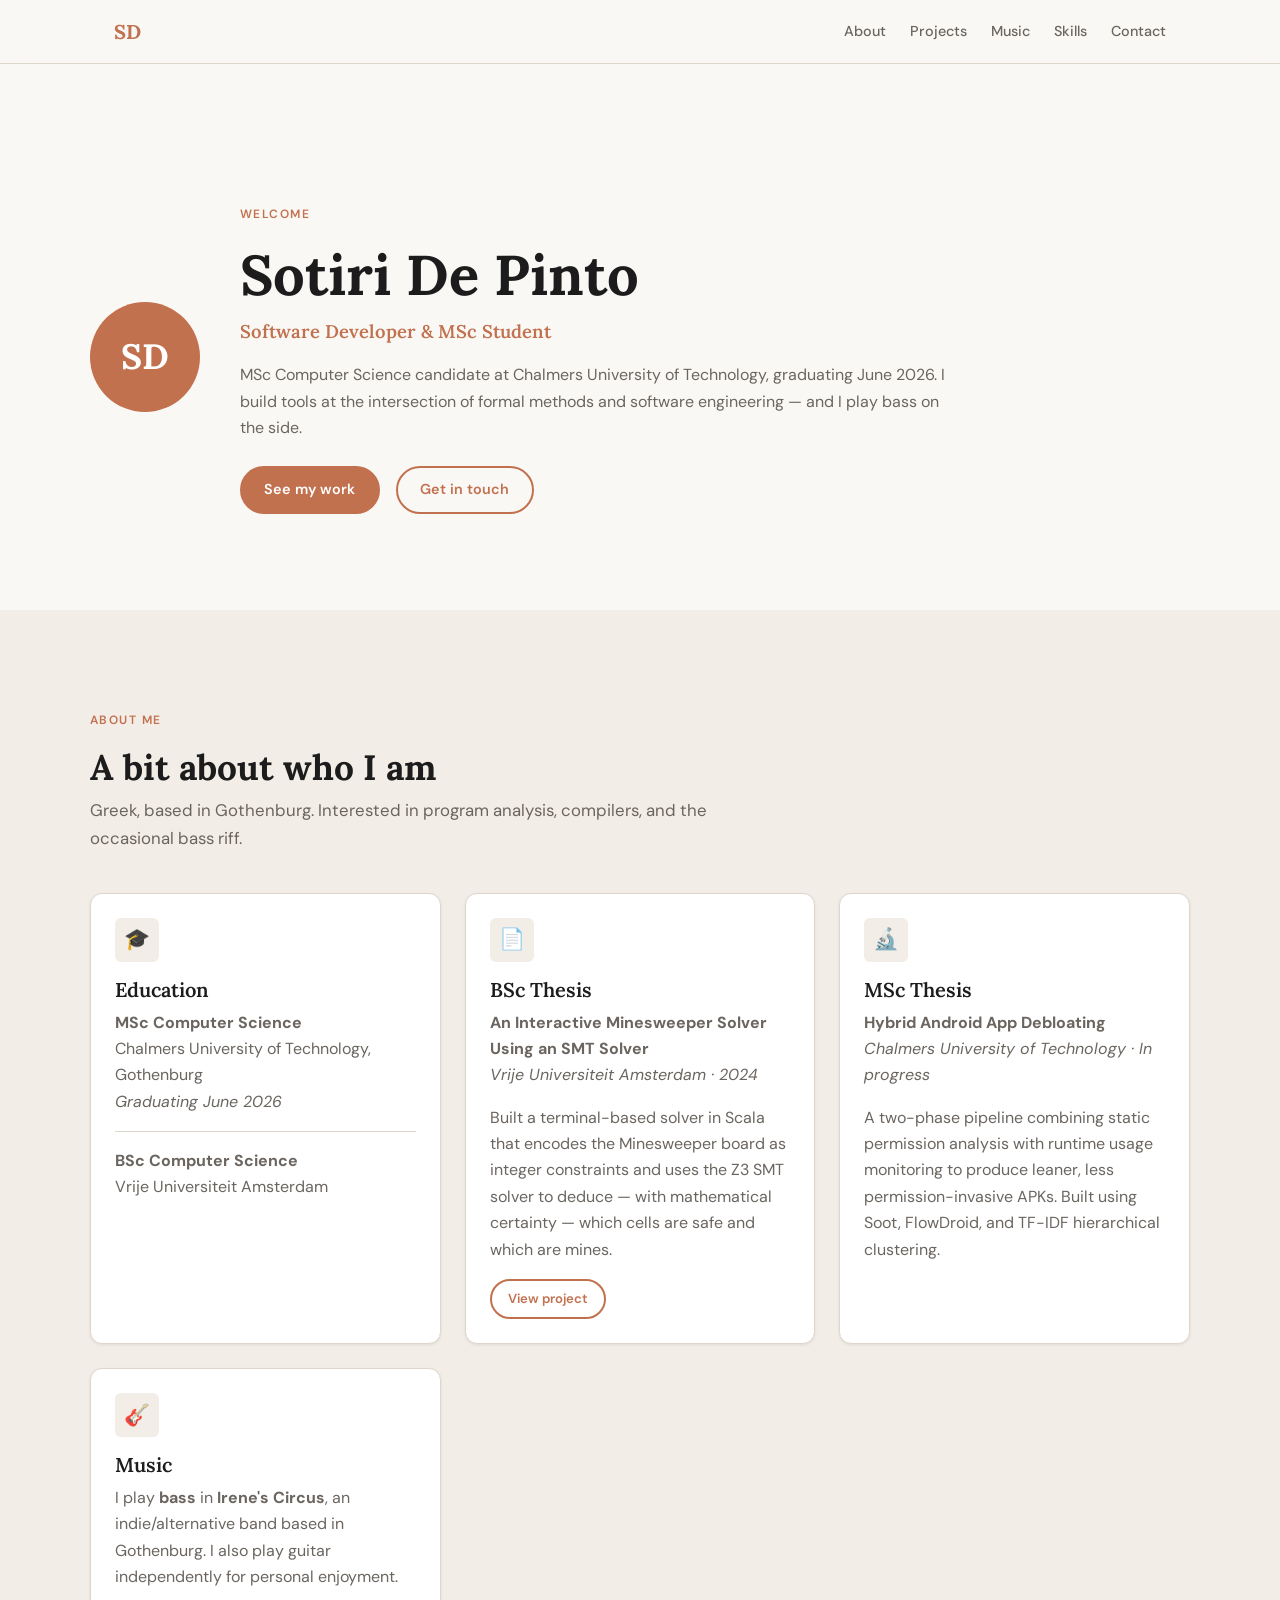
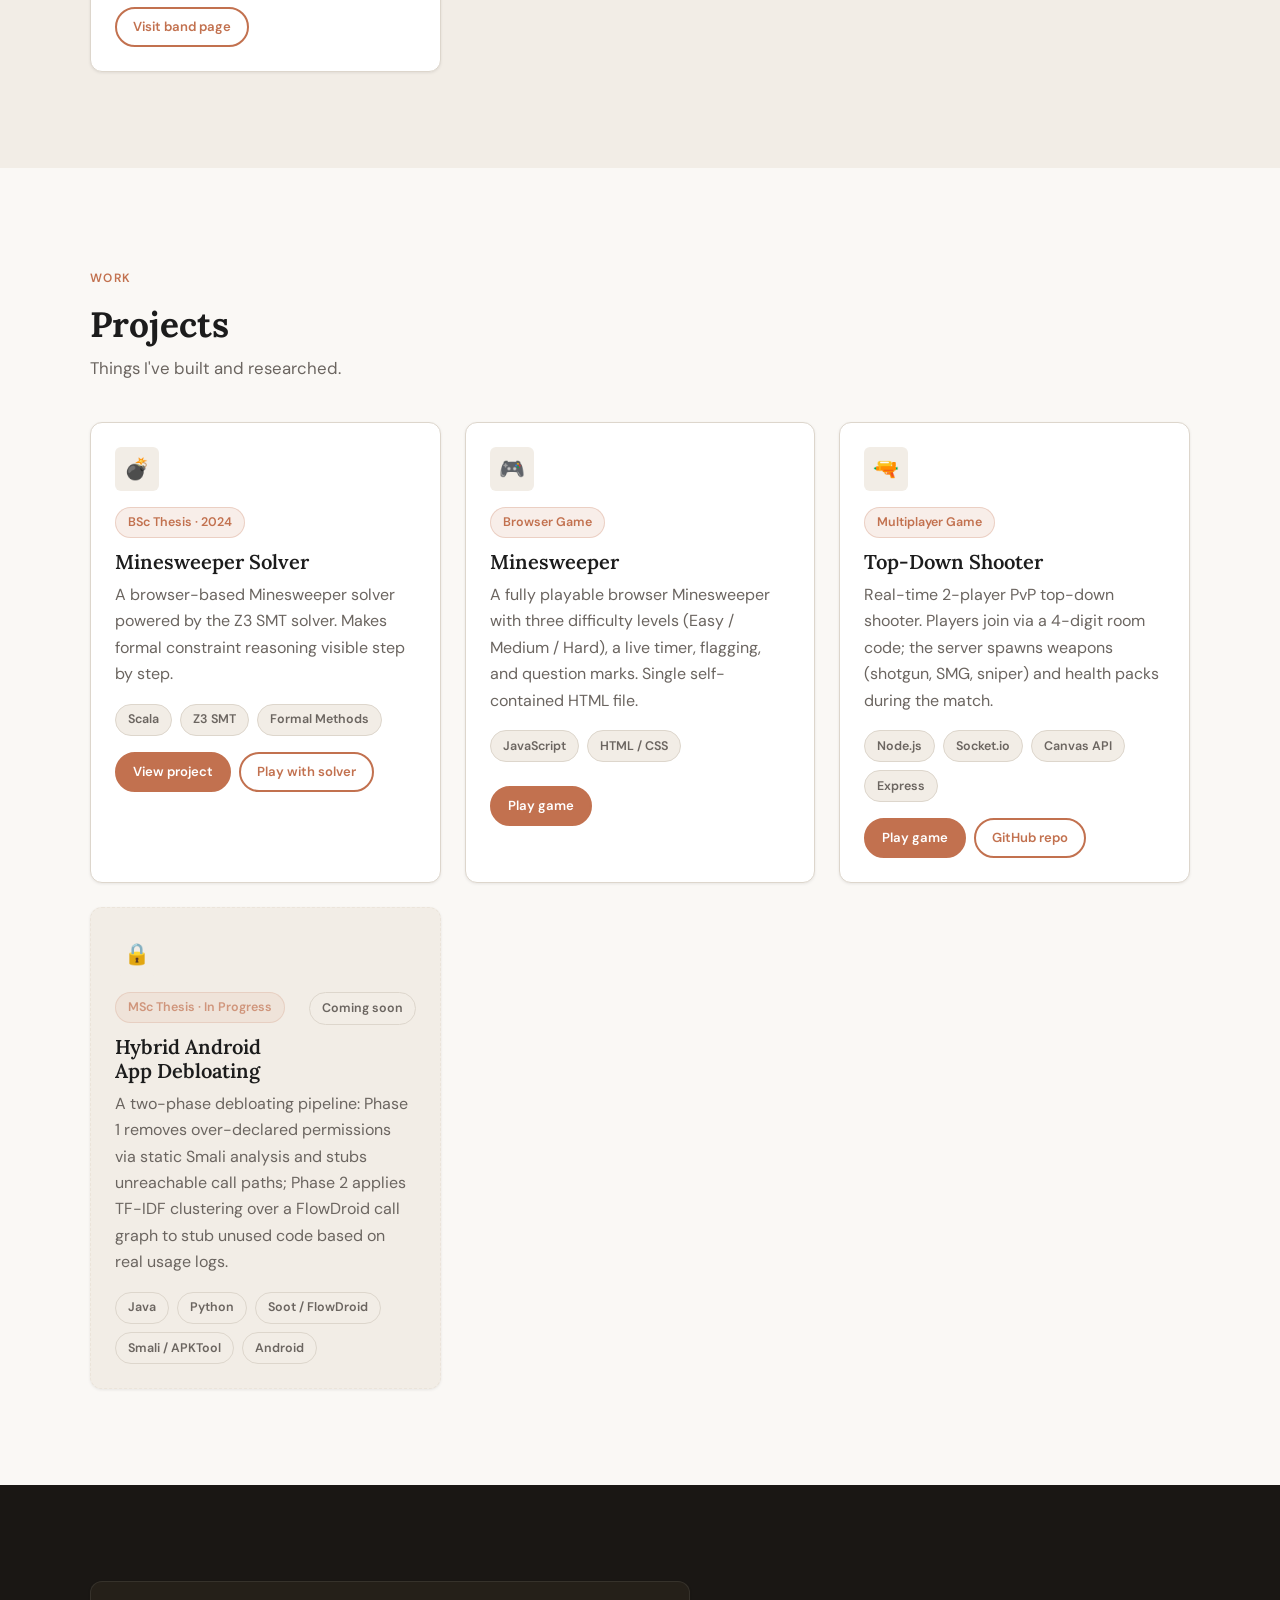
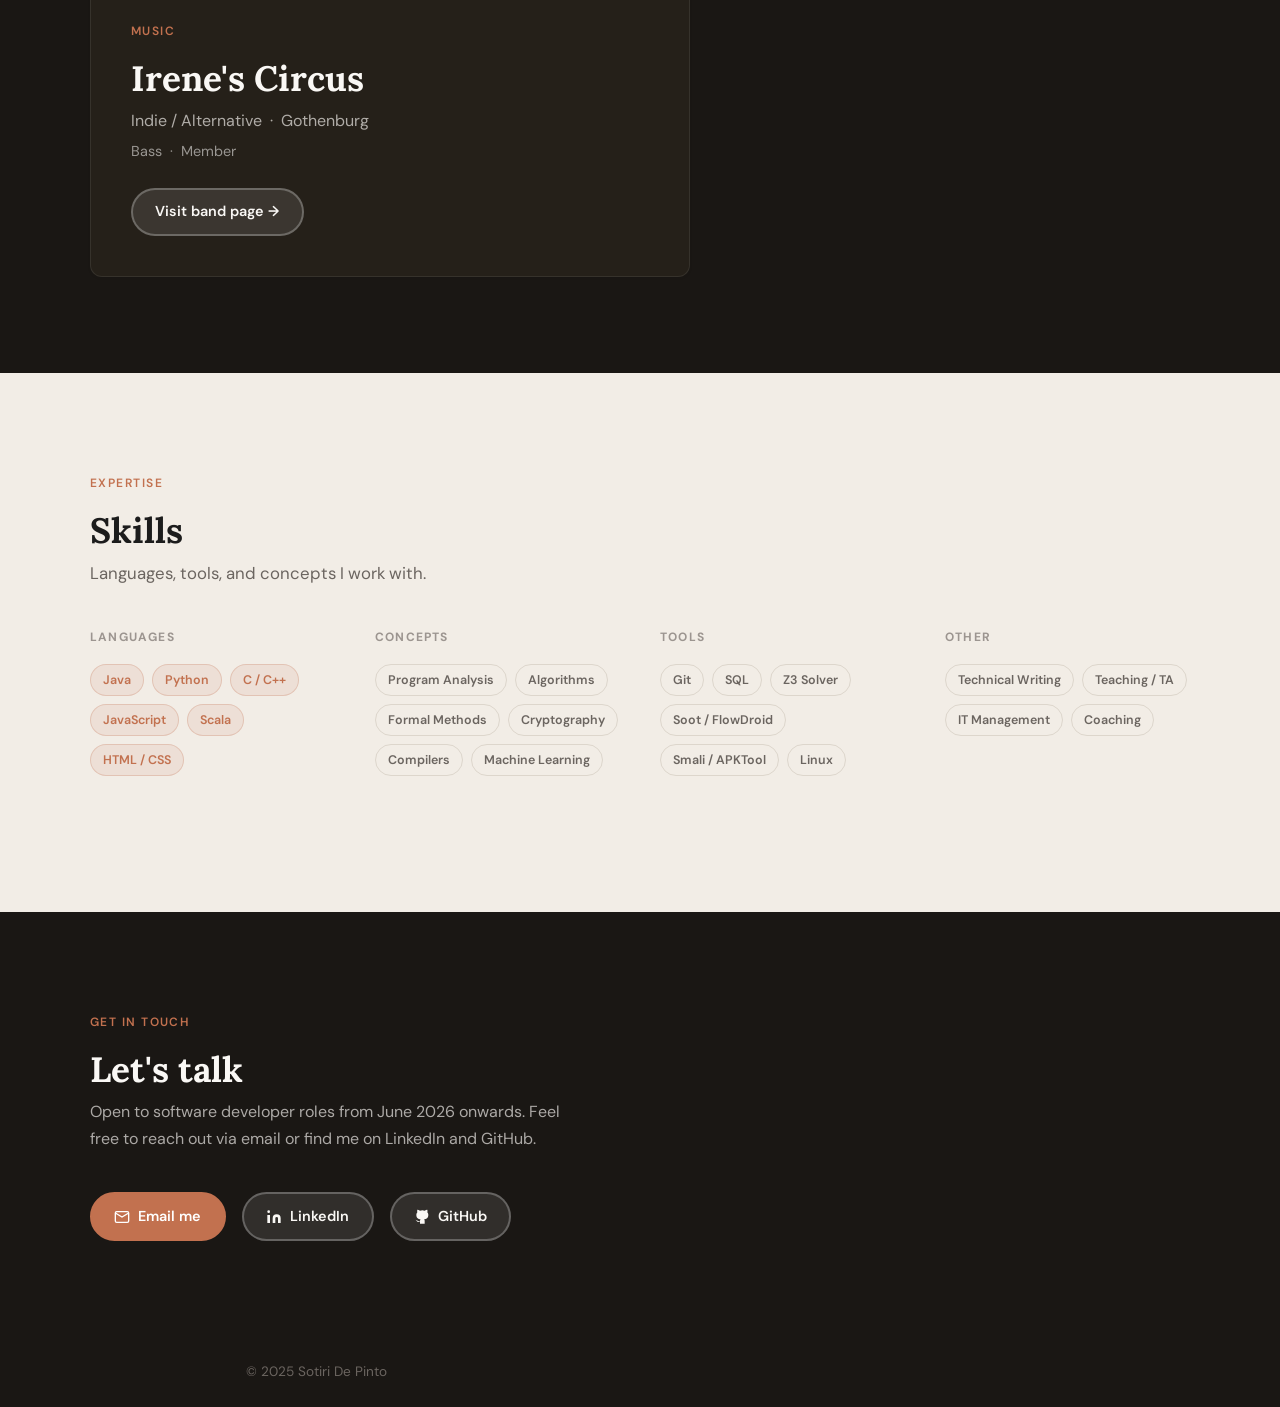
==== index.html @ 9c7d9092 "Add BSc thesis card to About section" ====
<!DOCTYPE html>
<html lang="en">
<head>
  <meta charset="UTF-8" />
  <meta name="viewport" content="width=device-width, initial-scale=1.0" />
  <title>Sotiri De Pinto — Software Developer</title>
  <meta name="description" content="Personal portfolio of Sotiri De Pinto, MSc Computer Science student at Chalmers University of Technology." />

  <!-- Google Fonts: Lora (display) + DM Sans (body) -->
  <link rel="preconnect" href="https://fonts.googleapis.com" />
  <link rel="preconnect" href="https://fonts.gstatic.com" crossorigin />
  <link href="https://fonts.googleapis.com/css2?family=Lora:wght@400;600;700&family=DM+Sans:wght@400;500;600;700&display=swap" rel="stylesheet" />

  <link rel="stylesheet" href="css/style.css" />
</head>
<body>

  <!-- ════════════════════════════════════════════════════════
       NAV
       ════════════════════════════════════════════════════════ -->
  <nav class="nav" role="navigation" aria-label="Main navigation">
    <div class="nav-inner">
      <a href="#" class="nav-logo">SD</a>
      <ul class="nav-links">
        <li><a href="#about">About</a></li>
        <li><a href="#projects">Projects</a></li>
        <li><a href="#music">Music</a></li>
        <li><a href="#skills">Skills</a></li>
        <li><a href="#contact">Contact</a></li>
      </ul>
      <button class="nav-hamburger" aria-label="Toggle menu" aria-expanded="false">
        <span></span>
        <span></span>
        <span></span>
      </button>
    </div>
  </nav>

  <!-- ════════════════════════════════════════════════════════
       HERO
       ════════════════════════════════════════════════════════ -->
  <section class="section" id="hero" style="padding-top: calc(var(--space-2xl) + var(--space-lg)); padding-bottom: var(--space-2xl);">
    <div class="section-inner">
      <div style="display: flex; align-items: center; gap: var(--space-lg); flex-wrap: wrap;">

        <!-- Avatar — replace with a real photo by swapping the initials div below
             for: <img src="assets/photo.jpg" alt="Sotiri De Pinto" />
             inside the .avatar element. Recommended size: 400×400px, square crop. -->
        <div class="avatar" style="width: 110px; height: 110px; font-size: 2.2rem;">SD</div>

        <div style="flex: 1; min-width: 260px;">
          <span class="section-label fade-in">Welcome</span>
          <h1 class="fade-in" style="transition-delay: 0.05s;">Sotiri De Pinto</h1>
          <p style="font-size: 1.15rem; color: var(--color-accent); font-weight: 600; margin: 0.5rem 0 var(--space-sm); font-family: var(--font-display);" class="fade-in">
            Software Developer &amp; MSc Student
          </p>
          <p class="fade-in" style="font-size: 1rem; margin-bottom: var(--space-md);">
            MSc Computer Science candidate at Chalmers University of Technology, graduating June 2026.
            I build tools at the intersection of formal methods and software engineering —
            and I play bass on the side.
          </p>
          <div style="display: flex; flex-wrap: wrap; gap: var(--space-sm);" class="fade-in">
            <a href="#projects" class="btn btn-primary">See my work</a>
            <a href="#contact" class="btn btn-outline">Get in touch</a>
          </div>
        </div>
      </div>
    </div>
  </section>

  <!-- ════════════════════════════════════════════════════════
       ABOUT
       ════════════════════════════════════════════════════════ -->
  <section class="section section--surface" id="about">
    <div class="section-inner">
      <span class="section-label fade-in">About me</span>
      <h2 class="section-title fade-in">A bit about who I am</h2>
      <p class="section-subtitle fade-in">Greek, based in Gothenburg. Interested in program analysis, compilers, and the occasional bass riff.</p>

      <!-- About cards — edit the content inside each card freely -->
      <div class="card-grid fade-in-group">

        <!-- Education card -->
        <div class="card">
          <div class="card-icon">🎓</div>
          <h3>Education</h3>
          <p style="margin-top: 0.5rem;">
            <strong>MSc Computer Science</strong><br />
            Chalmers University of Technology, Gothenburg<br />
            <em>Graduating June 2026</em>
          </p>
          <hr class="divider" style="margin: var(--space-sm) 0;" />
          <p>
            <strong>BSc Computer Science</strong><br />
            Vrije Universiteit Amsterdam
          </p>
        </div>

        <!-- BSc Thesis card -->
        <div class="card">
          <div class="card-icon">📄</div>
          <h3>BSc Thesis</h3>
          <p style="margin-top: 0.5rem; margin-bottom: var(--space-sm);">
            <strong>An Interactive Minesweeper Solver Using an SMT Solver</strong><br />
            <em>Vrije Universiteit Amsterdam · 2024</em>
          </p>
          <p>
            Built a terminal-based solver in Scala that encodes the Minesweeper board as
            integer constraints and uses the Z3 SMT solver to deduce — with mathematical
            certainty — which cells are safe and which are mines.
          </p>
          <div style="margin-top: var(--space-sm);">
            <a href="pages/project-minesweeper.html" class="btn btn-sm btn-outline" target="_blank" rel="noopener">View project</a>
          </div>
        </div>

        <!-- MSc Thesis card -->
        <div class="card">
          <div class="card-icon">🔬</div>
          <h3>MSc Thesis</h3>
          <p style="margin-top: 0.5rem; margin-bottom: var(--space-sm);">
            <strong>Hybrid Android App Debloating</strong><br />
            <em>Chalmers University of Technology · In progress</em>
          </p>
          <p>
            A two-phase pipeline combining static permission analysis with runtime usage monitoring
            to produce leaner, less permission-invasive APKs. Built using Soot, FlowDroid,
            and TF-IDF hierarchical clustering.
          </p>
        </div>

        <!-- Music card -->
        <div class="card">
          <div class="card-icon">🎸</div>
          <h3>Music</h3>
          <p style="margin-top: 0.5rem;">
            I play <strong>bass</strong> in <strong>Irene's Circus</strong>, an indie/alternative band based in Gothenburg.
            I also play guitar independently for personal enjoyment.
          </p>
          <div style="margin-top: var(--space-sm);">
            <a href="pages/band.html" class="btn btn-sm btn-outline" target="_blank" rel="noopener">Visit band page</a>
          </div>
        </div>

        <!-- Football card -->
        <div class="card">
          <div class="card-icon">⚽</div>
          <h3>Football</h3>
          <p style="margin-top: 0.5rem;">
            Playing since age 6. Reached academy level until 18 and still active at amateur level today.
            Football has shaped how I approach teamwork and persistence.
          </p>
        </div>

      </div>
    </div>
  </section>

  <!-- ════════════════════════════════════════════════════════
       PROJECTS
       ════════════════════════════════════════════════════════ -->
  <section class="section" id="projects">
    <div class="section-inner">
      <span class="section-label fade-in">Work</span>
      <h2 class="section-title fade-in">Projects</h2>
      <p class="section-subtitle fade-in">Things I've built and researched.</p>

      <!--
        HOW TO ADD A NEW PROJECT CARD:
        1. Copy one of the .card blocks below.
        2. Update the card-icon, h3, description p, tags, and the link href.
        3. Remove the "card--coming-soon" class if it's a real project.
        4. Add the card inside the .card-grid div.
      -->
      <div class="card-grid card-grid--2 fade-in-group">

        <!-- ── Minesweeper Solver (real project) ── -->
        <div class="card">
          <div class="card-icon">💣</div>
          <div style="display: flex; align-items: flex-start; justify-content: space-between; gap: 1rem;">
            <div>
              <span class="badge" style="margin-bottom: 0.5rem; display: inline-block;">BSc Thesis · 2024</span>
              <h3 style="margin-top: 0.25rem;">Minesweeper Solver</h3>
            </div>
          </div>
          <p style="margin-top: 0.5rem;">
            A browser-based Minesweeper solver powered by the Z3 SMT solver.
            Makes formal constraint reasoning visible step by step.
          </p>
          <div class="tags" style="margin: var(--space-sm) 0;">
            <span class="tag">Scala</span>
            <span class="tag">Z3 SMT</span>
            <span class="tag">Formal Methods</span>
          </div>
          <div style="display:flex; gap: 0.5rem; flex-wrap: wrap; margin-top: 0.5rem;">
            <a href="pages/project-minesweeper.html" class="btn btn-sm btn-primary" target="_blank" rel="noopener">View project</a>
            <a href="pages/minesweeper-game.html" class="btn btn-sm btn-outline" target="_blank" rel="noopener">Play with solver</a>
          </div>
        </div>

        <!-- ── Minesweeper Game ── -->
        <div class="card">
          <div class="card-icon">🎮</div>
          <div style="display: flex; align-items: flex-start; justify-content: space-between; gap: 1rem;">
            <div>
              <span class="badge" style="margin-bottom: 0.5rem; display: inline-block;">Browser Game</span>
              <h3 style="margin-top: 0.25rem;">Minesweeper</h3>
            </div>
          </div>
          <p style="margin-top: 0.5rem;">
            A fully playable browser Minesweeper with three difficulty levels (Easy / Medium / Hard),
            a live timer, flagging, and question marks. Single self-contained HTML file.
          </p>
          <div class="tags" style="margin: var(--space-sm) 0;">
            <span class="tag">JavaScript</span>
            <span class="tag">HTML / CSS</span>
          </div>
          <a href="pages/minesweeper-game.html" class="btn btn-sm btn-primary" style="margin-top: 0.5rem;" target="_blank" rel="noopener">Play game</a>
        </div>

        <!-- ── Top-Down Shooter ── -->
        <div class="card">
          <div class="card-icon">🔫</div>
          <div style="display: flex; align-items: flex-start; justify-content: space-between; gap: 1rem;">
            <div>
              <span class="badge" style="margin-bottom: 0.5rem; display: inline-block;">Multiplayer Game</span>
              <h3 style="margin-top: 0.25rem;">Top-Down Shooter</h3>
            </div>
          </div>
          <p style="margin-top: 0.5rem;">
            Real-time 2-player PvP top-down shooter. Players join via a 4-digit room code;
            the server spawns weapons (shotgun, SMG, sniper) and health packs during the match.
          </p>
          <div class="tags" style="margin: var(--space-sm) 0;">
            <span class="tag">Node.js</span>
            <span class="tag">Socket.io</span>
            <span class="tag">Canvas API</span>
            <span class="tag">Express</span>
          </div>
          <div style="display:flex; gap: 0.5rem; flex-wrap: wrap; margin-top: 0.5rem;">
            <a href="pages/shooter-game.html" class="btn btn-sm btn-primary" target="_blank" rel="noopener">Play game</a>
            <!-- REPLACE: href="https://github.com/DePinto-95/YOUR_SHOOTER_REPO" -->
            <a href="#" class="btn btn-sm btn-outline" target="_blank" rel="noopener">GitHub repo</a>
          </div>
        </div>

        <!-- ── PermissionPruner (coming soon) ── -->
        <div class="card card--coming-soon">
          <div class="card-icon">🔒</div>
          <div style="display: flex; align-items: flex-start; justify-content: space-between; gap: 1rem;">
            <div>
              <span class="badge" style="margin-bottom: 0.5rem; display: inline-block; opacity: 0.7;">MSc Thesis · In Progress</span>
              <h3 style="margin-top: 0.25rem;">Hybrid Android App Debloating</h3>
            </div>
            <span class="tag" style="white-space: nowrap; flex-shrink: 0;">Coming soon</span>
          </div>
          <p style="margin-top: 0.5rem;">
            A two-phase debloating pipeline: Phase 1 removes over-declared permissions via static
            Smali analysis and stubs unreachable call paths; Phase 2 applies TF-IDF clustering over
            a FlowDroid call graph to stub unused code based on real usage logs.
          </p>
          <div class="tags" style="margin-top: var(--space-sm);">
            <span class="tag">Java</span>
            <span class="tag">Python</span>
            <span class="tag">Soot / FlowDroid</span>
            <span class="tag">Smali / APKTool</span>
            <span class="tag">Android</span>
          </div>
        </div>

      </div>
    </div>
  </section>

  <!-- ════════════════════════════════════════════════════════
       MUSIC / BAND TEASER
       ════════════════════════════════════════════════════════ -->
  <section class="section section--dark" id="music">
    <div class="section-inner">
      <div class="card card--dark fade-in" style="padding: var(--space-lg); max-width: 600px;">
        <span class="section-label" style="margin-bottom: var(--space-sm); display: block;">Music</span>
        <h2 style="font-family: var(--font-display); color: #FAF8F5; margin-bottom: 0.5rem;">Irene's Circus</h2>
        <p style="color: rgba(250,248,245,0.65); margin-bottom: 0.35rem;">Indie / Alternative &nbsp;·&nbsp; Gothenburg</p>
        <p style="color: rgba(250,248,245,0.55); font-size: 0.9rem; margin-bottom: var(--space-md);">
          Bass &nbsp;·&nbsp; Member
        </p>
        <a href="pages/band.html" class="btn btn-ghost" target="_blank" rel="noopener">Visit band page &rarr;</a>
      </div>
    </div>
  </section>

  <!-- ════════════════════════════════════════════════════════
       SKILLS
       ════════════════════════════════════════════════════════ -->
  <section class="section section--surface" id="skills">
    <div class="section-inner">
      <span class="section-label fade-in">Expertise</span>
      <h2 class="section-title fade-in">Skills</h2>
      <p class="section-subtitle fade-in">Languages, tools, and concepts I work with.</p>

      <div style="display: grid; grid-template-columns: repeat(auto-fill, minmax(220px, 1fr)); gap: var(--space-lg);" class="fade-in-group">

        <div class="skill-cluster">
          <div class="skill-cluster-label">Languages</div>
          <div class="tags">
            <span class="tag tag--accent">Java</span>
            <span class="tag tag--accent">Python</span>
            <span class="tag tag--accent">C / C++</span>
            <span class="tag tag--accent">JavaScript</span>
            <span class="tag tag--accent">Scala</span>
            <span class="tag tag--accent">HTML / CSS</span>
          </div>
        </div>

        <div class="skill-cluster">
          <div class="skill-cluster-label">Concepts</div>
          <div class="tags">
            <span class="tag">Program Analysis</span>
            <span class="tag">Algorithms</span>
            <span class="tag">Formal Methods</span>
            <span class="tag">Cryptography</span>
            <span class="tag">Compilers</span>
            <span class="tag">Machine Learning</span>
          </div>
        </div>

        <div class="skill-cluster">
          <div class="skill-cluster-label">Tools</div>
          <div class="tags">
            <span class="tag">Git</span>
            <span class="tag">SQL</span>
            <span class="tag">Z3 Solver</span>
            <span class="tag">Soot / FlowDroid</span>
            <span class="tag">Smali / APKTool</span>
            <span class="tag">Linux</span>
          </div>
        </div>

        <div class="skill-cluster">
          <div class="skill-cluster-label">Other</div>
          <div class="tags">
            <span class="tag">Technical Writing</span>
            <span class="tag">Teaching / TA</span>
            <span class="tag">IT Management</span>
            <span class="tag">Coaching</span>
          </div>
        </div>

      </div>
    </div>
  </section>

  <!-- ════════════════════════════════════════════════════════
       CONTACT
       ════════════════════════════════════════════════════════ -->
  <section class="section section--dark" id="contact">
    <div class="section-inner">
      <span class="section-label fade-in">Get in touch</span>
      <h2 class="fade-in" style="color: #FAF8F5; margin-bottom: 0.5rem;">Let's talk</h2>
      <p class="fade-in" style="color: rgba(250,248,245,0.65); max-width: 45ch; margin-bottom: 0;">
        Open to software developer roles from June 2026 onwards.
        Feel free to reach out via email or find me on LinkedIn and GitHub.
      </p>
      <div class="contact-actions fade-in">

        <a href="mailto:sotirisdepinto95@gmail.com" class="btn btn-primary">
          <!-- Mail icon -->
          <svg viewBox="0 0 24 24" fill="none" stroke="currentColor" stroke-width="2" width="16" height="16"><path d="M4 4h16c1.1 0 2 .9 2 2v12c0 1.1-.9 2-2 2H4c-1.1 0-2-.9-2-2V6c0-1.1.9-2 2-2z"/><polyline points="22,6 12,12 2,6"/></svg>
          Email me
        </a>

        <a href="https://www.linkedin.com/in/sotiris-de-pinto-757a12246/" class="btn btn-ghost" target="_blank" rel="noopener">
          <!-- LinkedIn icon -->
          <svg viewBox="0 0 24 24" fill="currentColor" width="16" height="16"><path d="M16 8a6 6 0 0 1 6 6v7h-4v-7a2 2 0 0 0-2-2 2 2 0 0 0-2 2v7h-4v-7a6 6 0 0 1 6-6z"/><rect x="2" y="9" width="4" height="12"/><circle cx="4" cy="4" r="2"/></svg>
          LinkedIn
        </a>

        <!-- REPLACE: Change the href to your GitHub profile URL
             Format: href="https://github.com/DePinto-95" -->
        <a href="https://github.com/DePinto-95" class="btn btn-ghost" target="_blank" rel="noopener">
          <!-- GitHub icon -->
          <svg viewBox="0 0 24 24" fill="currentColor" width="16" height="16"><path d="M9 19c-5 1.5-5-2.5-7-3m14 6v-3.87a3.37 3.37 0 0 0-.94-2.61c3.14-.35 6.44-1.54 6.44-7A5.44 5.44 0 0 0 20 4.77 5.07 5.07 0 0 0 19.91 1S18.73.65 16 2.48a13.38 13.38 0 0 0-7 0C6.27.65 5.09 1 5.09 1A5.07 5.07 0 0 0 5 4.77a5.44 5.44 0 0 0-1.5 3.78c0 5.42 3.3 6.61 6.44 7A3.37 3.37 0 0 0 9 18.13V22"/></svg>
          GitHub
        </a>

      </div>
    </div>
  </section>

  <!-- ════════════════════════════════════════════════════════
       FOOTER
       ════════════════════════════════════════════════════════ -->
  <footer class="footer">
    <p>&copy; 2025 Sotiri De Pinto</p>
  </footer>

  <script src="js/main.js"></script>
</body>
</html>
---- css/style.css ----
/* ============================================================
   CSS CUSTOM PROPERTIES
   ============================================================ */
:root {
  --color-bg: #FAF8F5;
  --color-surface: #F2EDE6;
  --color-surface-alt: #EBE4DA;
  --color-accent: #C2714F;
  --color-accent-dark: #A85C3C;
  --color-ink: #1C1C1C;
  --color-ink-muted: #6B6560;
  --color-ink-light: #9C9590;
  --color-dark: #1A1714;
  --color-dark-surface: #252019;
  --color-border: #DDD6CC;

  --font-display: 'Lora', Georgia, serif;
  --font-body: 'DM Sans', system-ui, sans-serif;

  --space-xs: 0.5rem;
  --space-sm: 1rem;
  --space-md: 1.5rem;
  --space-lg: 2.5rem;
  --space-xl: 4rem;
  --space-2xl: 6rem;

  --radius-sm: 6px;
  --radius-md: 12px;
  --radius-lg: 20px;
  --radius-full: 9999px;

  --shadow-sm: 0 1px 3px rgba(0,0,0,0.08);
  --shadow-md: 0 4px 16px rgba(0,0,0,0.10);
  --shadow-lg: 0 8px 32px rgba(0,0,0,0.12);

  --nav-height: 64px;
  --transition: 0.25s ease;
}

/* ============================================================
   RESET & BASE
   ============================================================ */
*, *::before, *::after {
  box-sizing: border-box;
  margin: 0;
  padding: 0;
}

html {
  scroll-behavior: smooth;
  font-size: 16px;
}

body {
  font-family: var(--font-body);
  background-color: var(--color-bg);
  color: var(--color-ink);
  line-height: 1.65;
  -webkit-font-smoothing: antialiased;
}

img {
  max-width: 100%;
  display: block;
}

a {
  color: inherit;
  text-decoration: none;
}

ul {
  list-style: none;
}

/* ============================================================
   TYPOGRAPHY
   ============================================================ */
h1, h2, h3, h4 {
  font-family: var(--font-display);
  line-height: 1.2;
  color: var(--color-ink);
}

h1 { font-size: clamp(2.2rem, 5vw, 3.5rem); font-weight: 700; }
h2 { font-size: clamp(1.6rem, 3vw, 2.2rem); font-weight: 700; }
h3 { font-size: 1.25rem; font-weight: 600; }
h4 { font-size: 1rem; font-weight: 600; }

p {
  color: var(--color-ink-muted);
  max-width: 65ch;
}

/* ============================================================
   NAVIGATION
   ============================================================ */
.nav {
  position: sticky;
  top: 0;
  z-index: 100;
  height: var(--nav-height);
  background: rgba(250, 248, 245, 0.88);
  backdrop-filter: blur(12px);
  -webkit-backdrop-filter: blur(12px);
  border-bottom: 1px solid var(--color-border);
  display: flex;
  align-items: center;
}

.nav-inner {
  width: 100%;
  max-width: 1100px;
  margin: 0 auto;
  padding: 0 var(--space-md);
  display: flex;
  align-items: center;
  justify-content: space-between;
}

.nav-logo {
  font-family: var(--font-display);
  font-size: 1.25rem;
  font-weight: 700;
  color: var(--color-accent);
  letter-spacing: 0.02em;
}

.nav-links {
  display: flex;
  align-items: center;
  gap: var(--space-md);
}

.nav-links a {
  font-size: 0.9rem;
  font-weight: 500;
  color: var(--color-ink-muted);
  transition: color var(--transition);
}

.nav-links a:hover {
  color: var(--color-accent);
}

/* Hamburger */
.nav-hamburger {
  display: none;
  flex-direction: column;
  gap: 5px;
  cursor: pointer;
  background: none;
  border: none;
  padding: var(--space-xs);
}

.nav-hamburger span {
  display: block;
  width: 24px;
  height: 2px;
  background: var(--color-ink);
  border-radius: 2px;
  transition: transform var(--transition), opacity var(--transition);
}

/* Mobile nav open state */
.nav.is-open .nav-hamburger span:nth-child(1) {
  transform: translateY(7px) rotate(45deg);
}
.nav.is-open .nav-hamburger span:nth-child(2) {
  opacity: 0;
}
.nav.is-open .nav-hamburger span:nth-child(3) {
  transform: translateY(-7px) rotate(-45deg);
}

/* ============================================================
   SECTIONS
   ============================================================ */
.section {
  padding: var(--space-2xl) var(--space-md);
}

.section-inner {
  max-width: 1100px;
  margin: 0 auto;
}

.section-label {
  display: inline-block;
  font-family: var(--font-body);
  font-size: 0.75rem;
  font-weight: 600;
  letter-spacing: 0.12em;
  text-transform: uppercase;
  color: var(--color-accent);
  margin-bottom: var(--space-sm);
}

.section-title {
  margin-bottom: var(--space-xs);
}

.section-subtitle {
  font-size: 1.05rem;
  color: var(--color-ink-muted);
  margin-bottom: var(--space-lg);
  max-width: 55ch;
}

/* Dark section */
.section--dark {
  background: var(--color-dark);
  color: #FAF8F5;
}

.section--dark .section-label {
  color: var(--color-accent);
}

.section--dark h2,
.section--dark h3,
.section--dark p {
  color: #FAF8F5;
}

.section--dark .section-subtitle {
  color: rgba(250, 248, 245, 0.65);
}

.section--surface {
  background: var(--color-surface);
}

/* ============================================================
   BUTTONS
   ============================================================ */
.btn {
  display: inline-flex;
  align-items: center;
  gap: 0.5rem;
  padding: 0.65rem 1.4rem;
  border-radius: var(--radius-full);
  font-family: var(--font-body);
  font-size: 0.9rem;
  font-weight: 600;
  cursor: pointer;
  transition: background var(--transition), color var(--transition),
              border-color var(--transition), transform var(--transition),
              box-shadow var(--transition);
  border: 2px solid transparent;
  text-decoration: none;
  white-space: nowrap;
}

.btn:hover {
  transform: translateY(-1px);
}

.btn:active {
  transform: translateY(0);
}

/* Primary — terracotta fill */
.btn-primary {
  background: var(--color-accent);
  color: #fff;
  border-color: var(--color-accent);
}

.btn-primary:hover {
  background: var(--color-accent-dark);
  border-color: var(--color-accent-dark);
  box-shadow: 0 4px 16px rgba(194, 113, 79, 0.35);
}

/* Outline — clay border, transparent fill */
.btn-outline {
  background: transparent;
  color: var(--color-accent);
  border-color: var(--color-accent);
}

.btn-outline:hover {
  background: var(--color-accent);
  color: #fff;
}

/* Ghost — for dark backgrounds */
.btn-ghost {
  background: rgba(255,255,255,0.1);
  color: #FAF8F5;
  border-color: rgba(255,255,255,0.25);
}

.btn-ghost:hover {
  background: rgba(255,255,255,0.18);
  border-color: rgba(255,255,255,0.45);
}

/* Small button variant */
.btn-sm {
  padding: 0.45rem 1rem;
  font-size: 0.82rem;
}

/* ============================================================
   CARDS
   ============================================================ */
.card {
  background: #fff;
  border-radius: var(--radius-md);
  border: 1px solid var(--color-border);
  padding: var(--space-md);
  box-shadow: var(--shadow-sm);
  transition: box-shadow var(--transition), transform var(--transition);
}

.card:hover {
  box-shadow: var(--shadow-md);
  transform: translateY(-2px);
}

.card--surface {
  background: var(--color-surface);
  border-color: var(--color-surface-alt);
}

.card--dark {
  background: var(--color-dark-surface);
  border-color: rgba(255,255,255,0.08);
  color: #FAF8F5;
}

.card--dark h3,
.card--dark p {
  color: #FAF8F5;
}

.card--dark p {
  color: rgba(250, 248, 245, 0.7);
}

/* Dashed / coming soon card */
.card--coming-soon {
  border-style: dashed;
  border-color: var(--color-surface-alt);
  opacity: 0.65;
  background: var(--color-surface);
}

.card--coming-soon:hover {
  transform: none;
  box-shadow: var(--shadow-sm);
}

/* Card icon */
.card-icon {
  width: 44px;
  height: 44px;
  border-radius: var(--radius-sm);
  background: var(--color-surface);
  display: flex;
  align-items: center;
  justify-content: center;
  font-size: 1.3rem;
  margin-bottom: var(--space-sm);
  flex-shrink: 0;
}

.card--dark .card-icon {
  background: rgba(255,255,255,0.08);
}

/* ============================================================
   TAGS / PILLS
   ============================================================ */
.tag {
  display: inline-block;
  padding: 0.3rem 0.75rem;
  border-radius: var(--radius-full);
  font-size: 0.78rem;
  font-weight: 600;
  background: var(--color-surface);
  color: var(--color-ink-muted);
  border: 1px solid var(--color-border);
}

.tag--accent {
  background: rgba(194, 113, 79, 0.1);
  color: var(--color-accent);
  border-color: rgba(194, 113, 79, 0.25);
}

.tag--dark {
  background: rgba(255,255,255,0.1);
  color: rgba(250, 248, 245, 0.85);
  border-color: rgba(255,255,255,0.15);
}

.tags {
  display: flex;
  flex-wrap: wrap;
  gap: var(--space-xs);
}

/* ============================================================
   BACK BUTTON
   ============================================================ */
.back-link {
  display: inline-flex;
  align-items: center;
  gap: 0.4rem;
  font-size: 0.88rem;
  font-weight: 600;
  color: var(--color-ink-muted);
  transition: color var(--transition);
  margin-bottom: var(--space-md);
}

.back-link:hover {
  color: var(--color-accent);
}

.back-link svg {
  width: 16px;
  height: 16px;
  flex-shrink: 0;
}

/* ============================================================
   BADGE
   ============================================================ */
.badge {
  display: inline-block;
  padding: 0.25rem 0.75rem;
  border-radius: var(--radius-full);
  font-size: 0.78rem;
  font-weight: 600;
  background: rgba(194, 113, 79, 0.12);
  color: var(--color-accent);
  border: 1px solid rgba(194, 113, 79, 0.25);
}

/* ============================================================
   CARD GRID
   ============================================================ */
.card-grid {
  display: grid;
  grid-template-columns: repeat(auto-fill, minmax(280px, 1fr));
  gap: var(--space-md);
}

.card-grid--2 {
  grid-template-columns: repeat(auto-fill, minmax(340px, 1fr));
}

/* ============================================================
   FADE-IN ANIMATION
   ============================================================ */
.fade-in {
  opacity: 0;
  transform: translateY(20px);
  transition: opacity 0.55s ease, transform 0.55s ease;
}

.fade-in.is-visible {
  opacity: 1;
  transform: translateY(0);
}

/* Staggered children */
.fade-in-group > * {
  opacity: 0;
  transform: translateY(20px);
  transition: opacity 0.55s ease, transform 0.55s ease;
}

.fade-in-group.is-visible > *:nth-child(1) { transition-delay: 0.05s; opacity: 1; transform: none; }
.fade-in-group.is-visible > *:nth-child(2) { transition-delay: 0.15s; opacity: 1; transform: none; }
.fade-in-group.is-visible > *:nth-child(3) { transition-delay: 0.25s; opacity: 1; transform: none; }
.fade-in-group.is-visible > *:nth-child(4) { transition-delay: 0.35s; opacity: 1; transform: none; }

/* ============================================================
   FOOTER
   ============================================================ */
.footer {
  background: var(--color-dark);
  color: rgba(250, 248, 245, 0.45);
  text-align: center;
  padding: var(--space-md);
  font-size: 0.85rem;
}

/* ============================================================
   DIVIDER
   ============================================================ */
.divider {
  border: none;
  border-top: 1px solid var(--color-border);
  margin: var(--space-lg) 0;
}

/* ============================================================
   SKILL CLUSTER
   ============================================================ */
.skill-cluster {
  margin-bottom: var(--space-lg);
}

.skill-cluster-label {
  font-size: 0.75rem;
  font-weight: 700;
  letter-spacing: 0.1em;
  text-transform: uppercase;
  color: var(--color-ink-light);
  margin-bottom: var(--space-sm);
}

/* ============================================================
   INFO TABLE
   ============================================================ */
.info-table {
  width: 100%;
  border-collapse: collapse;
  font-size: 0.9rem;
}

.info-table tr {
  border-bottom: 1px solid var(--color-border);
}

.info-table tr:last-child {
  border-bottom: none;
}

.info-table td {
  padding: 0.6rem 0;
}

.info-table td:first-child {
  color: var(--color-ink-muted);
  width: 40%;
  font-weight: 500;
}

.info-table td:last-child {
  color: var(--color-ink);
  font-weight: 600;
}

/* ============================================================
   AVATAR
   ============================================================ */
.avatar {
  width: 96px;
  height: 96px;
  border-radius: var(--radius-full);
  background: var(--color-accent);
  display: flex;
  align-items: center;
  justify-content: center;
  font-family: var(--font-display);
  font-size: 2rem;
  font-weight: 700;
  color: #fff;
  flex-shrink: 0;
  overflow: hidden;
}

.avatar img {
  width: 100%;
  height: 100%;
  object-fit: cover;
  border-radius: var(--radius-full);
}

/* ============================================================
   CONTACT BUTTONS ROW
   ============================================================ */
.contact-actions {
  display: flex;
  flex-wrap: wrap;
  gap: var(--space-sm);
  margin-top: var(--space-lg);
}

/* ============================================================
   MOBILE RESPONSIVE
   ============================================================ */
@media (max-width: 768px) {
  /* Nav collapse */
  .nav-hamburger {
    display: flex;
  }

  .nav-links {
    display: none;
    position: absolute;
    top: var(--nav-height);
    left: 0;
    right: 0;
    background: var(--color-bg);
    border-bottom: 1px solid var(--color-border);
    flex-direction: column;
    align-items: flex-start;
    padding: var(--space-sm) var(--space-md);
    gap: var(--space-sm);
    box-shadow: var(--shadow-md);
  }

  .nav.is-open .nav-links {
    display: flex;
  }

  .nav-links a {
    font-size: 1rem;
    padding: 0.4rem 0;
    width: 100%;
  }

  /* Spacing */
  .section {
    padding: var(--space-xl) var(--space-sm);
  }

  /* Card grids */
  .card-grid,
  .card-grid--2 {
    grid-template-columns: 1fr;
  }
}

@media (max-width: 480px) {
  .contact-actions {
    flex-direction: column;
  }

  .contact-actions .btn {
    justify-content: center;
  }
}

@media (min-width: 375px) and (max-width: 480px) {
  h1 { font-size: 2rem; }
}
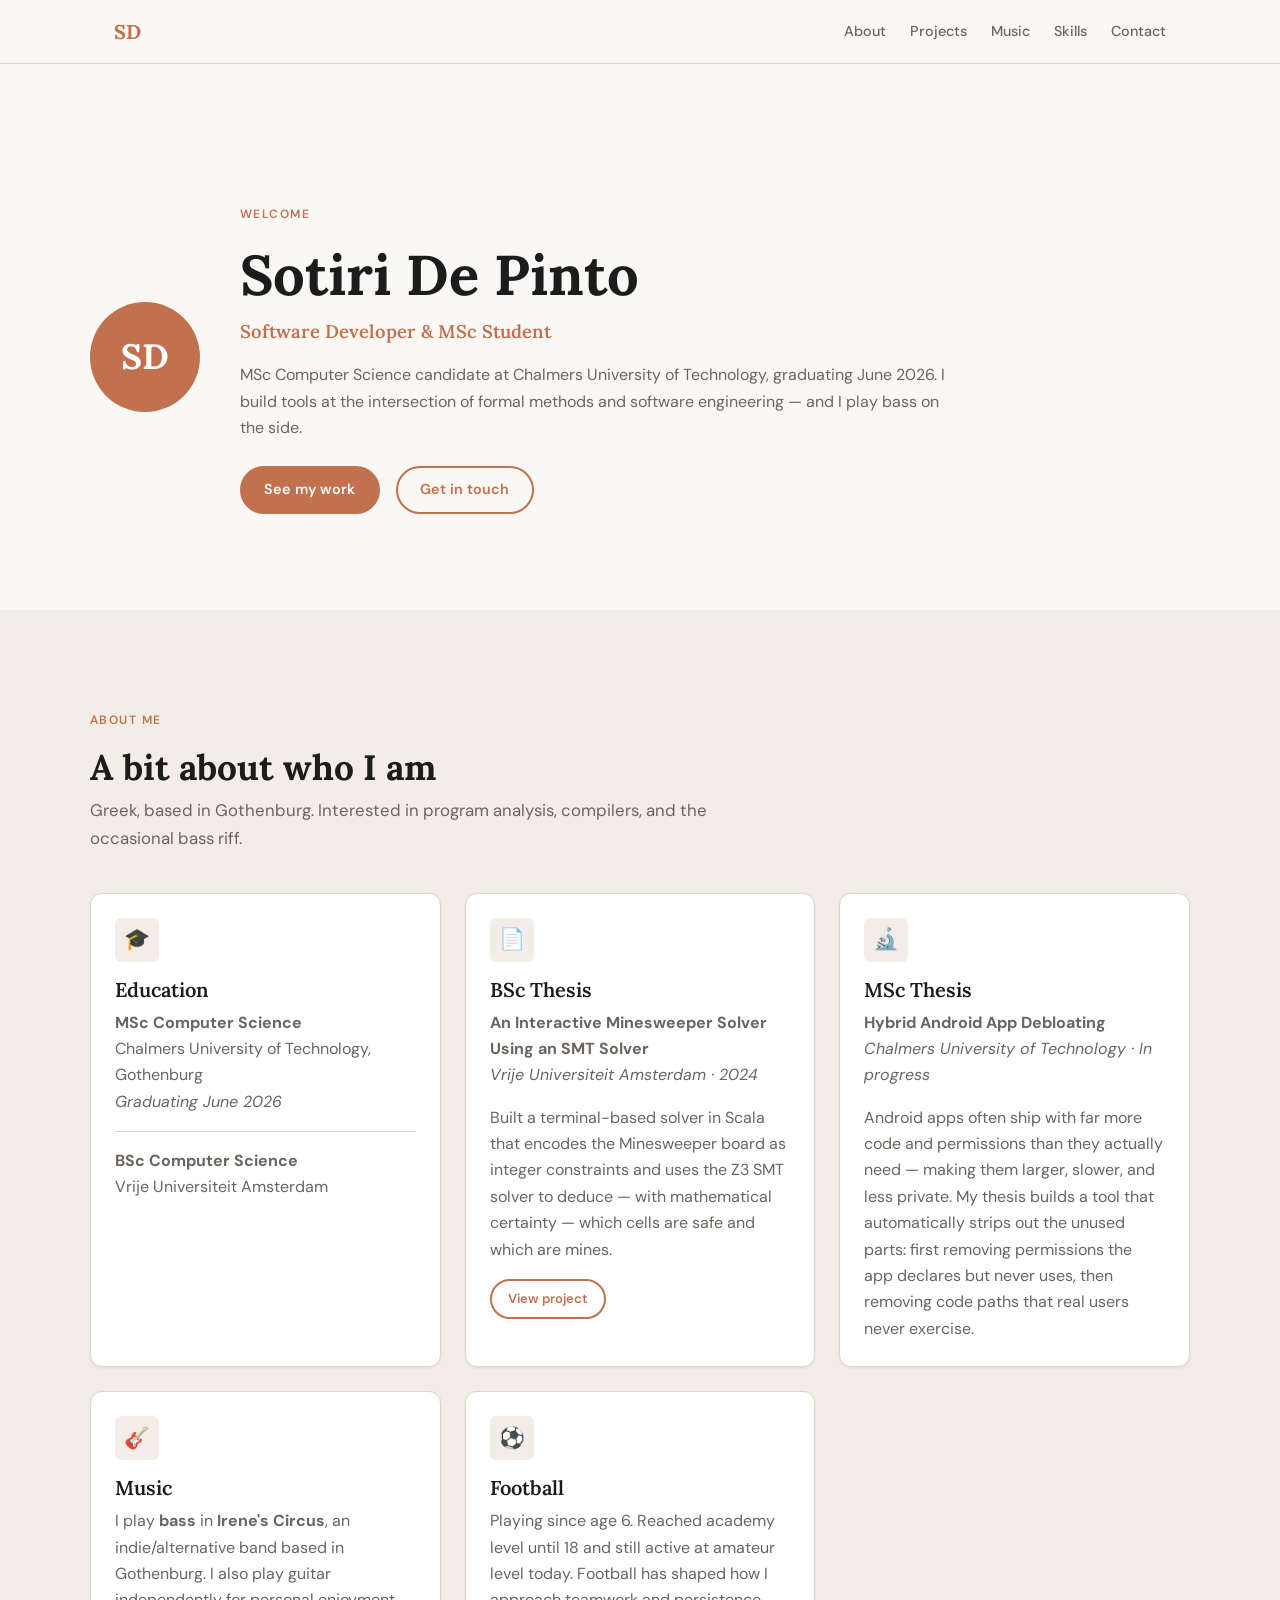
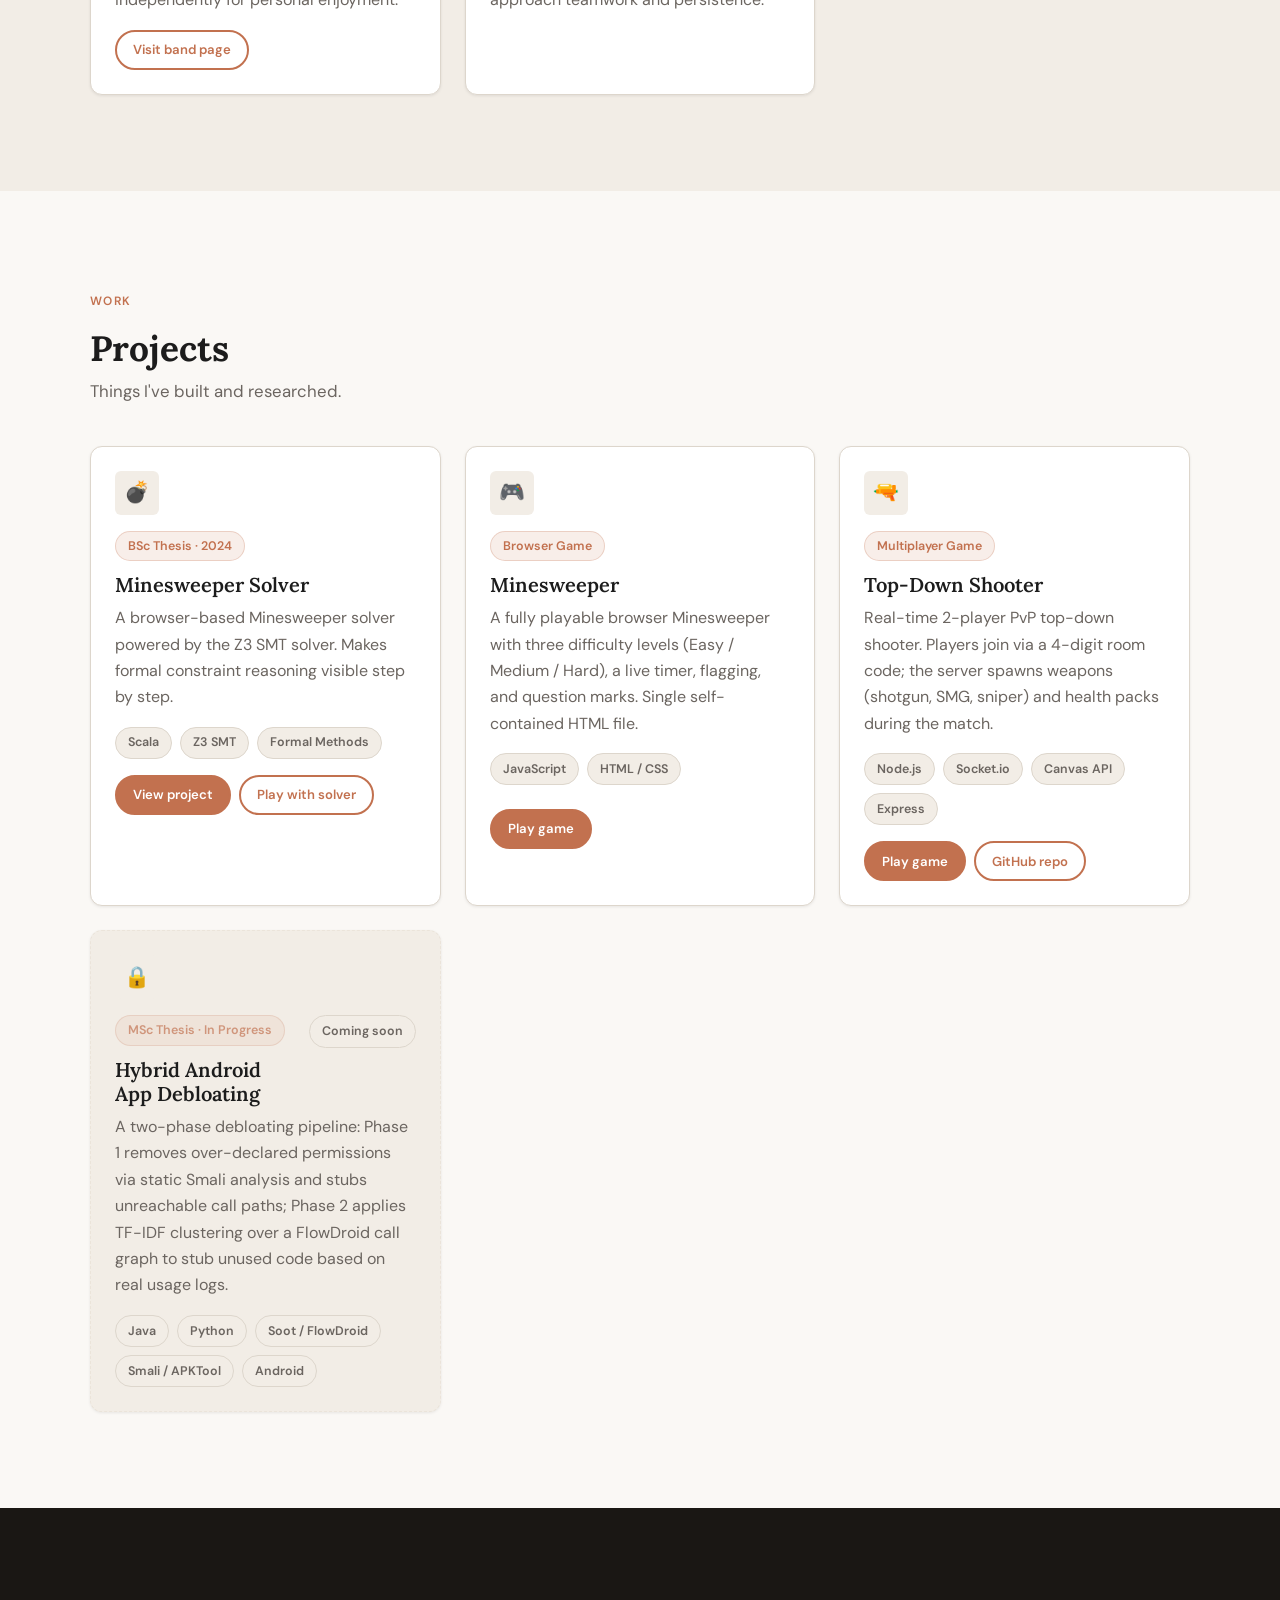
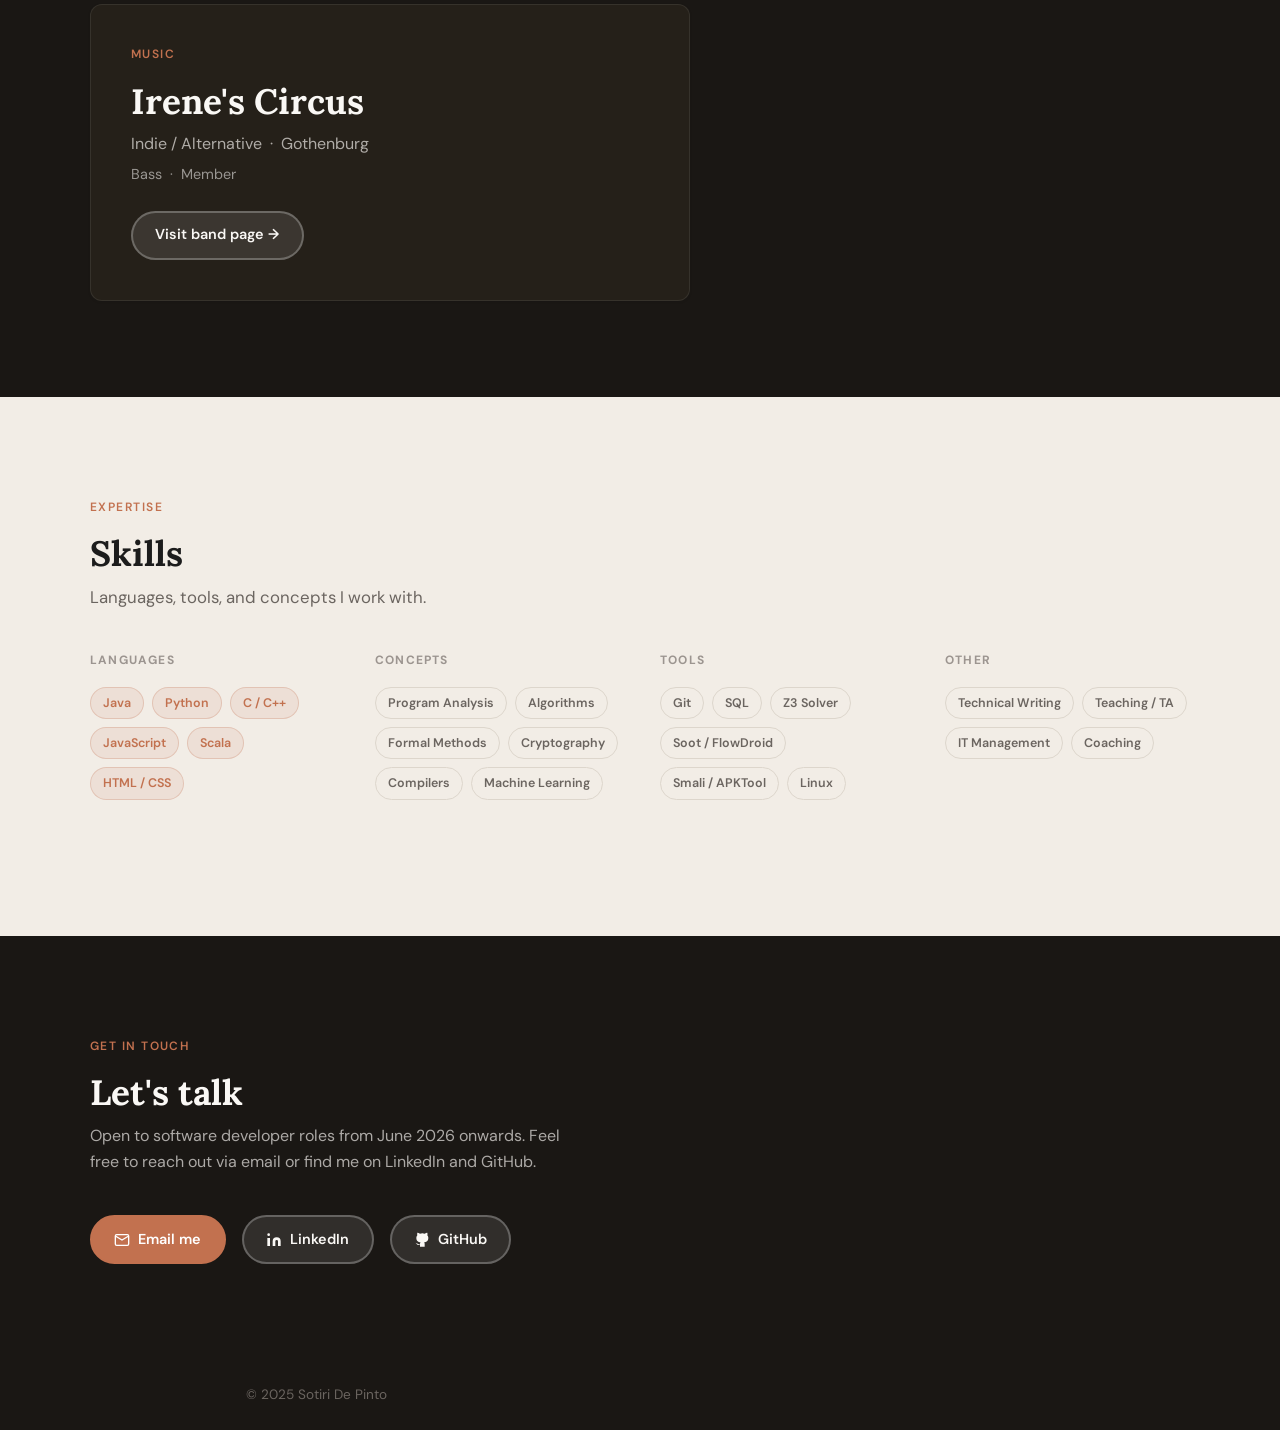
==== commit c261f1c0: "Fix football card visibility; rewrite MSc thesis description for general audience" ====
--- a/index.html
+++ b/index.html
@@ -123,9 +123,10 @@
             <em>Chalmers University of Technology · In progress</em>
           </p>
           <p>
-            A two-phase pipeline combining static permission analysis with runtime usage monitoring
-            to produce leaner, less permission-invasive APKs. Built using Soot, FlowDroid,
-            and TF-IDF hierarchical clustering.
+            Android apps often ship with far more code and permissions than they actually need —
+            making them larger, slower, and less private. My thesis builds a tool that automatically
+            strips out the unused parts: first removing permissions the app declares but never uses,
+            then removing code paths that real users never exercise.
           </p>
         </div>
 
--- a/css/style.css
+++ b/css/style.css
@@ -480,6 +480,8 @@
 .fade-in-group.is-visible > *:nth-child(2) { transition-delay: 0.15s; opacity: 1; transform: none; }
 .fade-in-group.is-visible > *:nth-child(3) { transition-delay: 0.25s; opacity: 1; transform: none; }
 .fade-in-group.is-visible > *:nth-child(4) { transition-delay: 0.35s; opacity: 1; transform: none; }
+.fade-in-group.is-visible > *:nth-child(5) { transition-delay: 0.45s; opacity: 1; transform: none; }
+.fade-in-group.is-visible > *:nth-child(6) { transition-delay: 0.55s; opacity: 1; transform: none; }
 
 /* ============================================================
    FOOTER
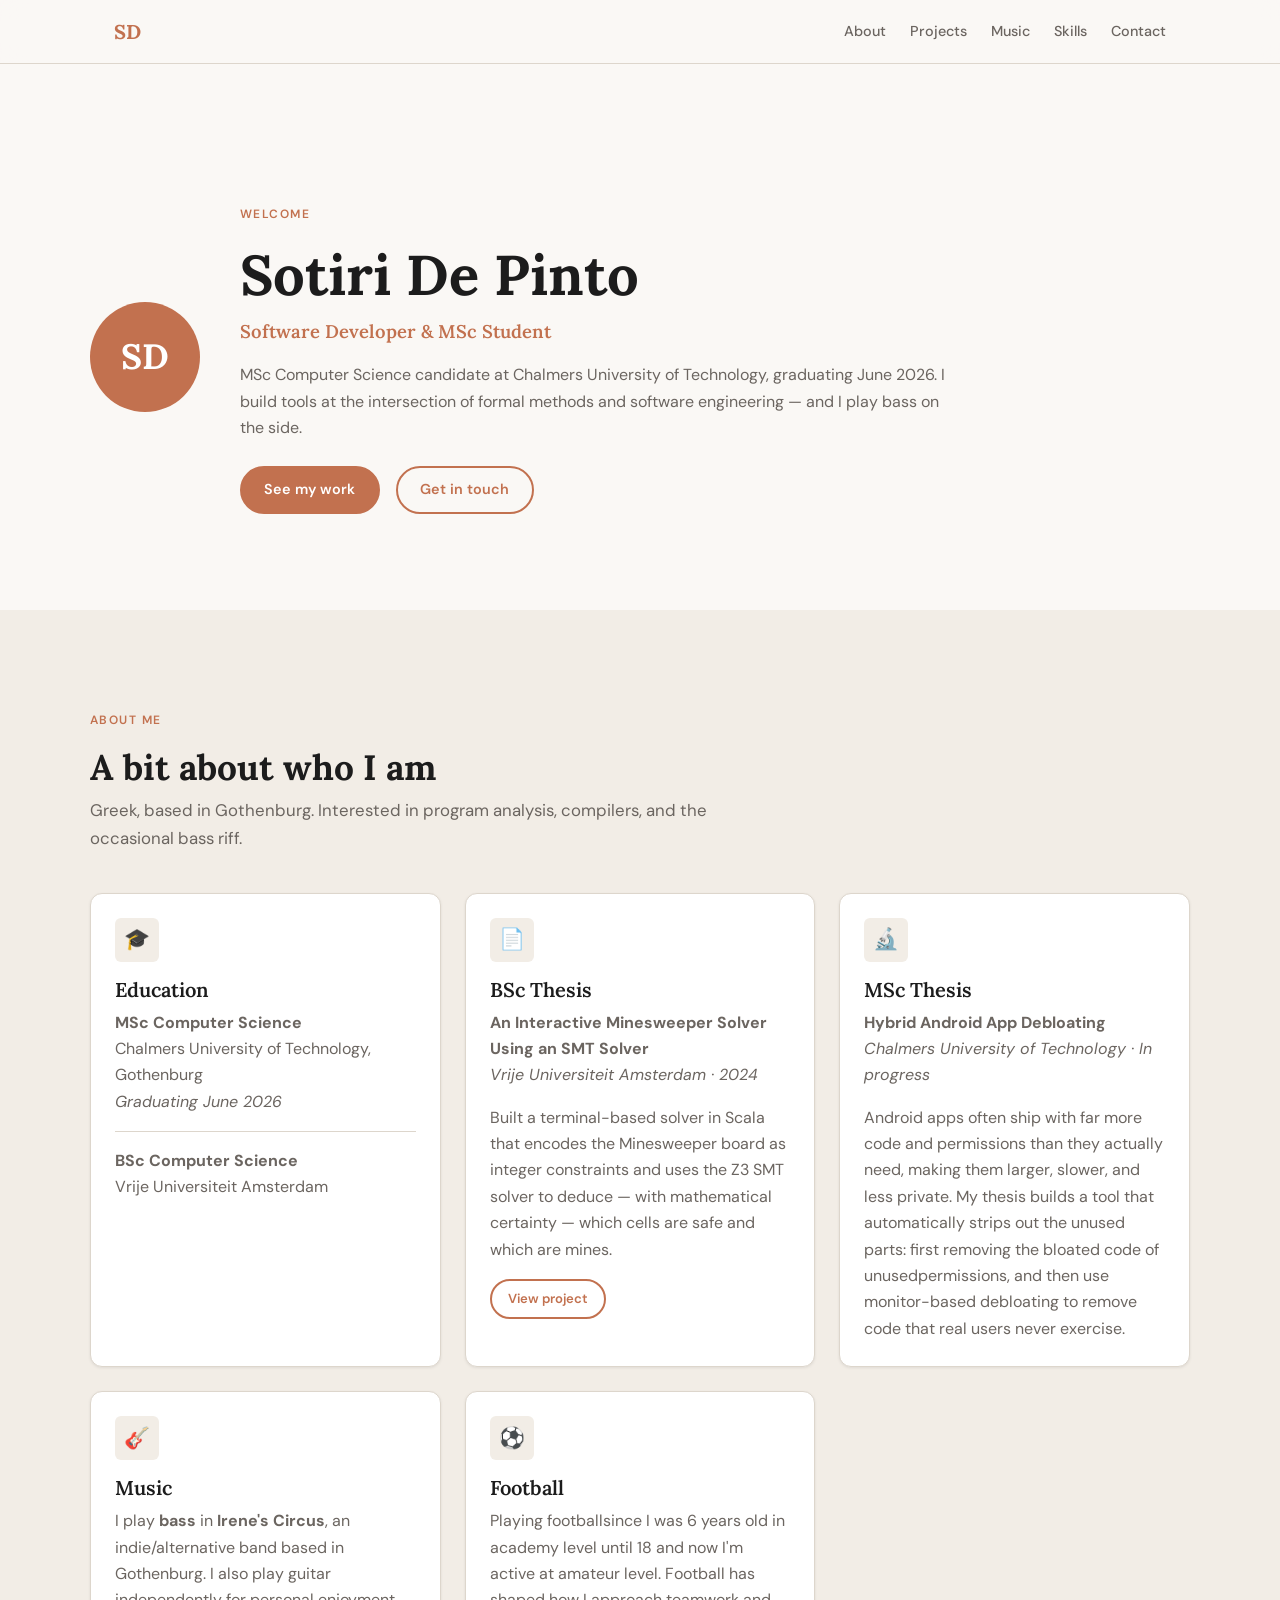
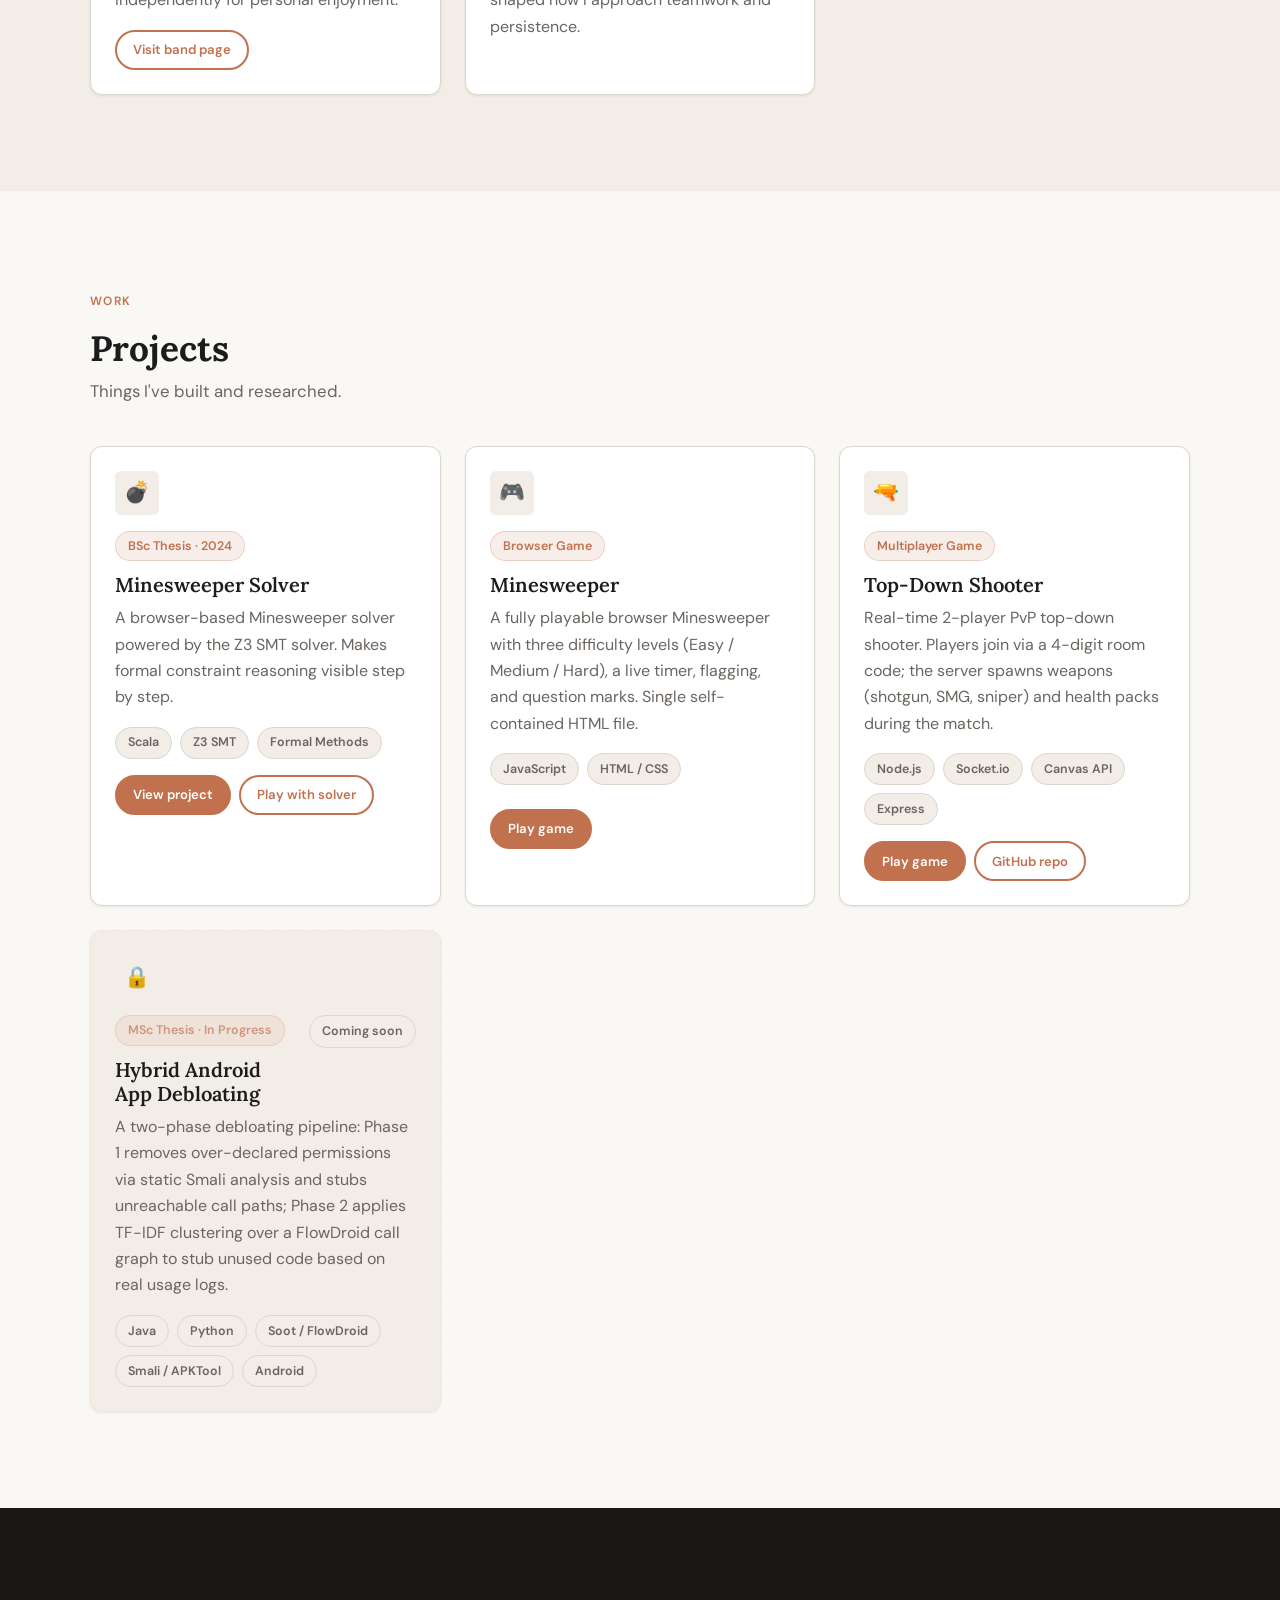
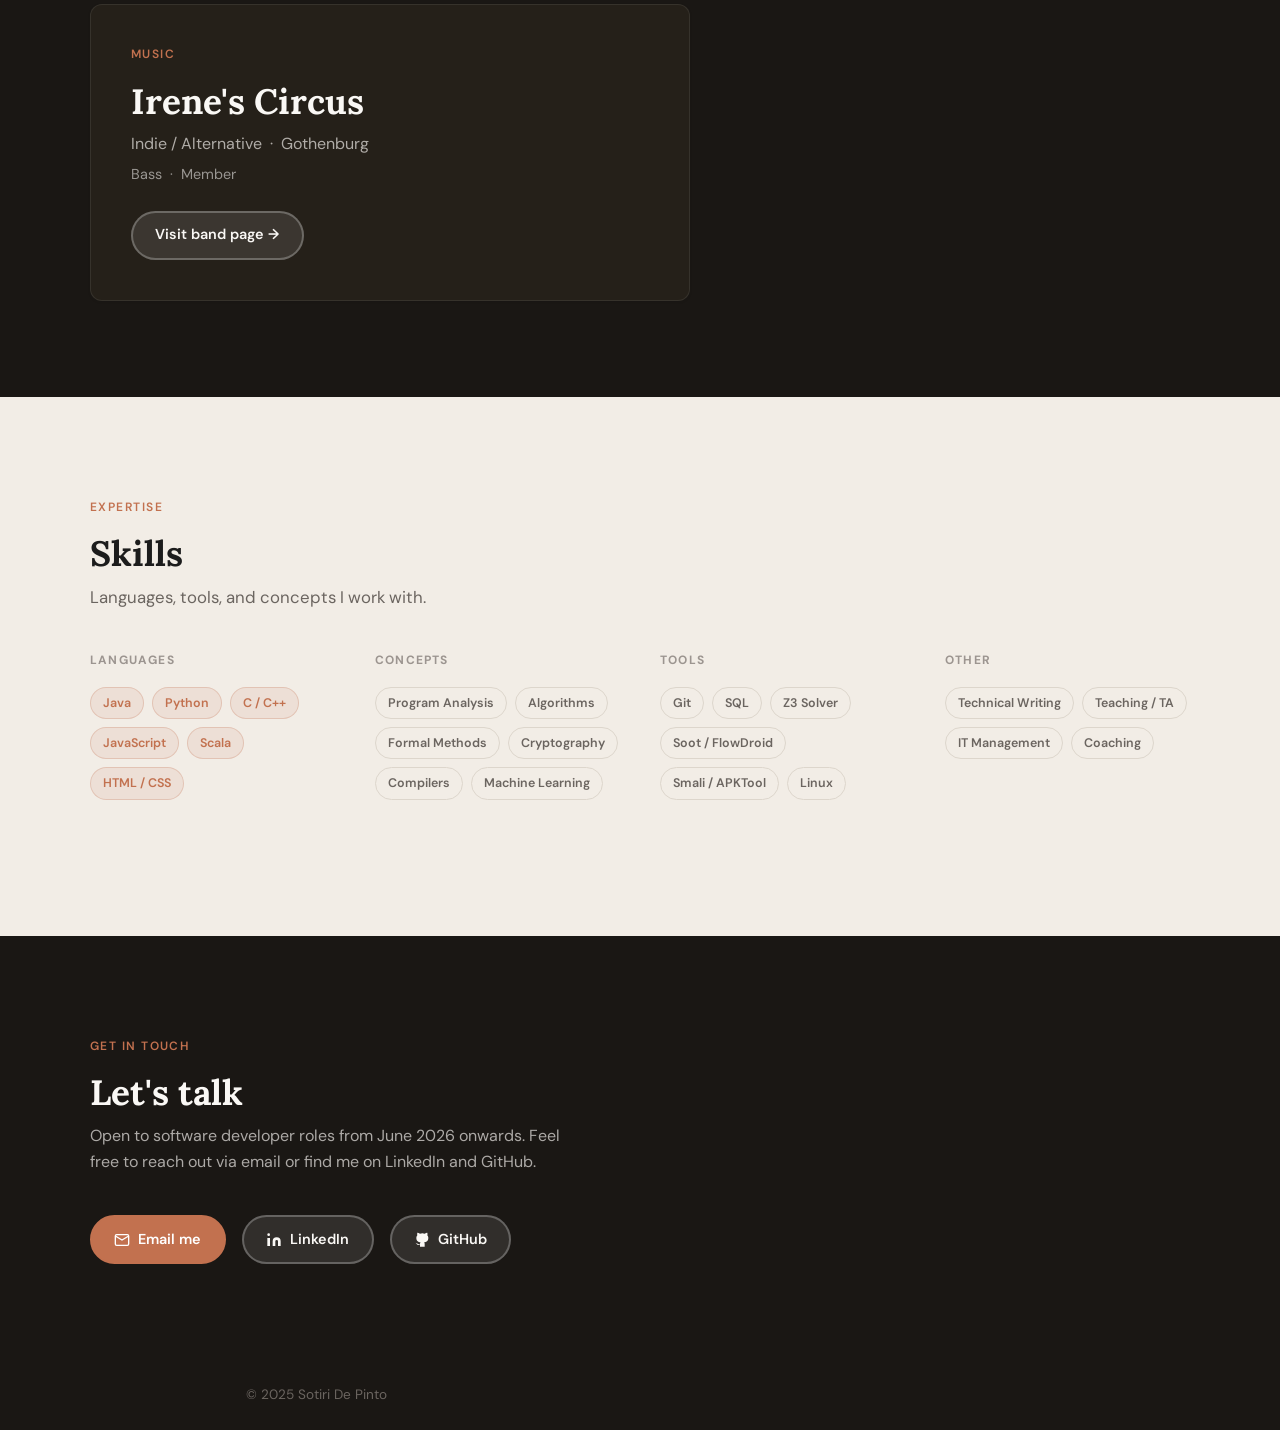
==== commit d84c9639: "Apply manual edits to About section text" ====
--- a/index.html
+++ b/index.html
@@ -123,10 +123,10 @@
             <em>Chalmers University of Technology · In progress</em>
           </p>
           <p>
-            Android apps often ship with far more code and permissions than they actually need —
+            Android apps often ship with far more code and permissions than they actually need,
             making them larger, slower, and less private. My thesis builds a tool that automatically
-            strips out the unused parts: first removing permissions the app declares but never uses,
-            then removing code paths that real users never exercise.
+            strips out the unused parts: first removing the bloated code of unusedpermissions,
+            and then use monitor-based debloating to remove code that real users never exercise.
           </p>
         </div>
 
@@ -148,7 +148,7 @@
           <div class="card-icon">⚽</div>
           <h3>Football</h3>
           <p style="margin-top: 0.5rem;">
-            Playing since age 6. Reached academy level until 18 and still active at amateur level today.
+            Playing footballsince I was 6 years old in academy level until 18 and now I'm active at amateur level.
             Football has shaped how I approach teamwork and persistence.
           </p>
         </div>
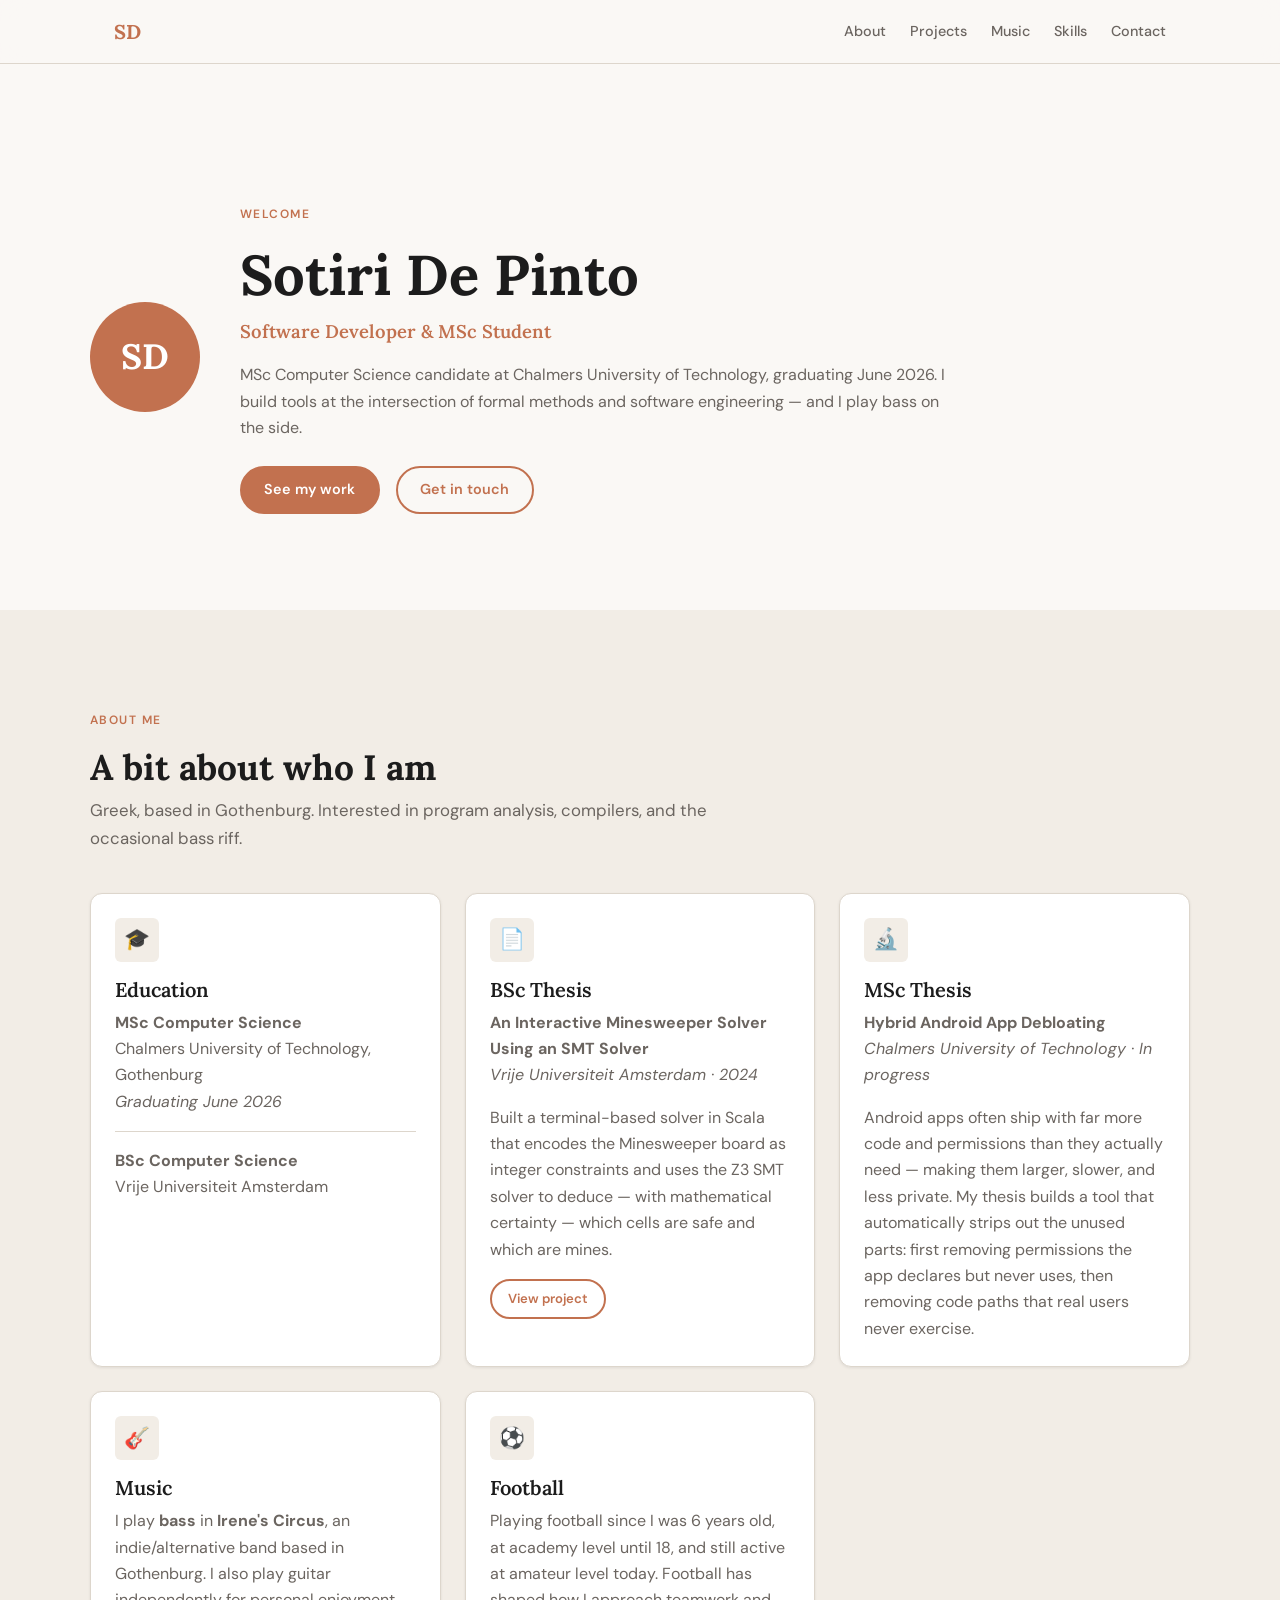
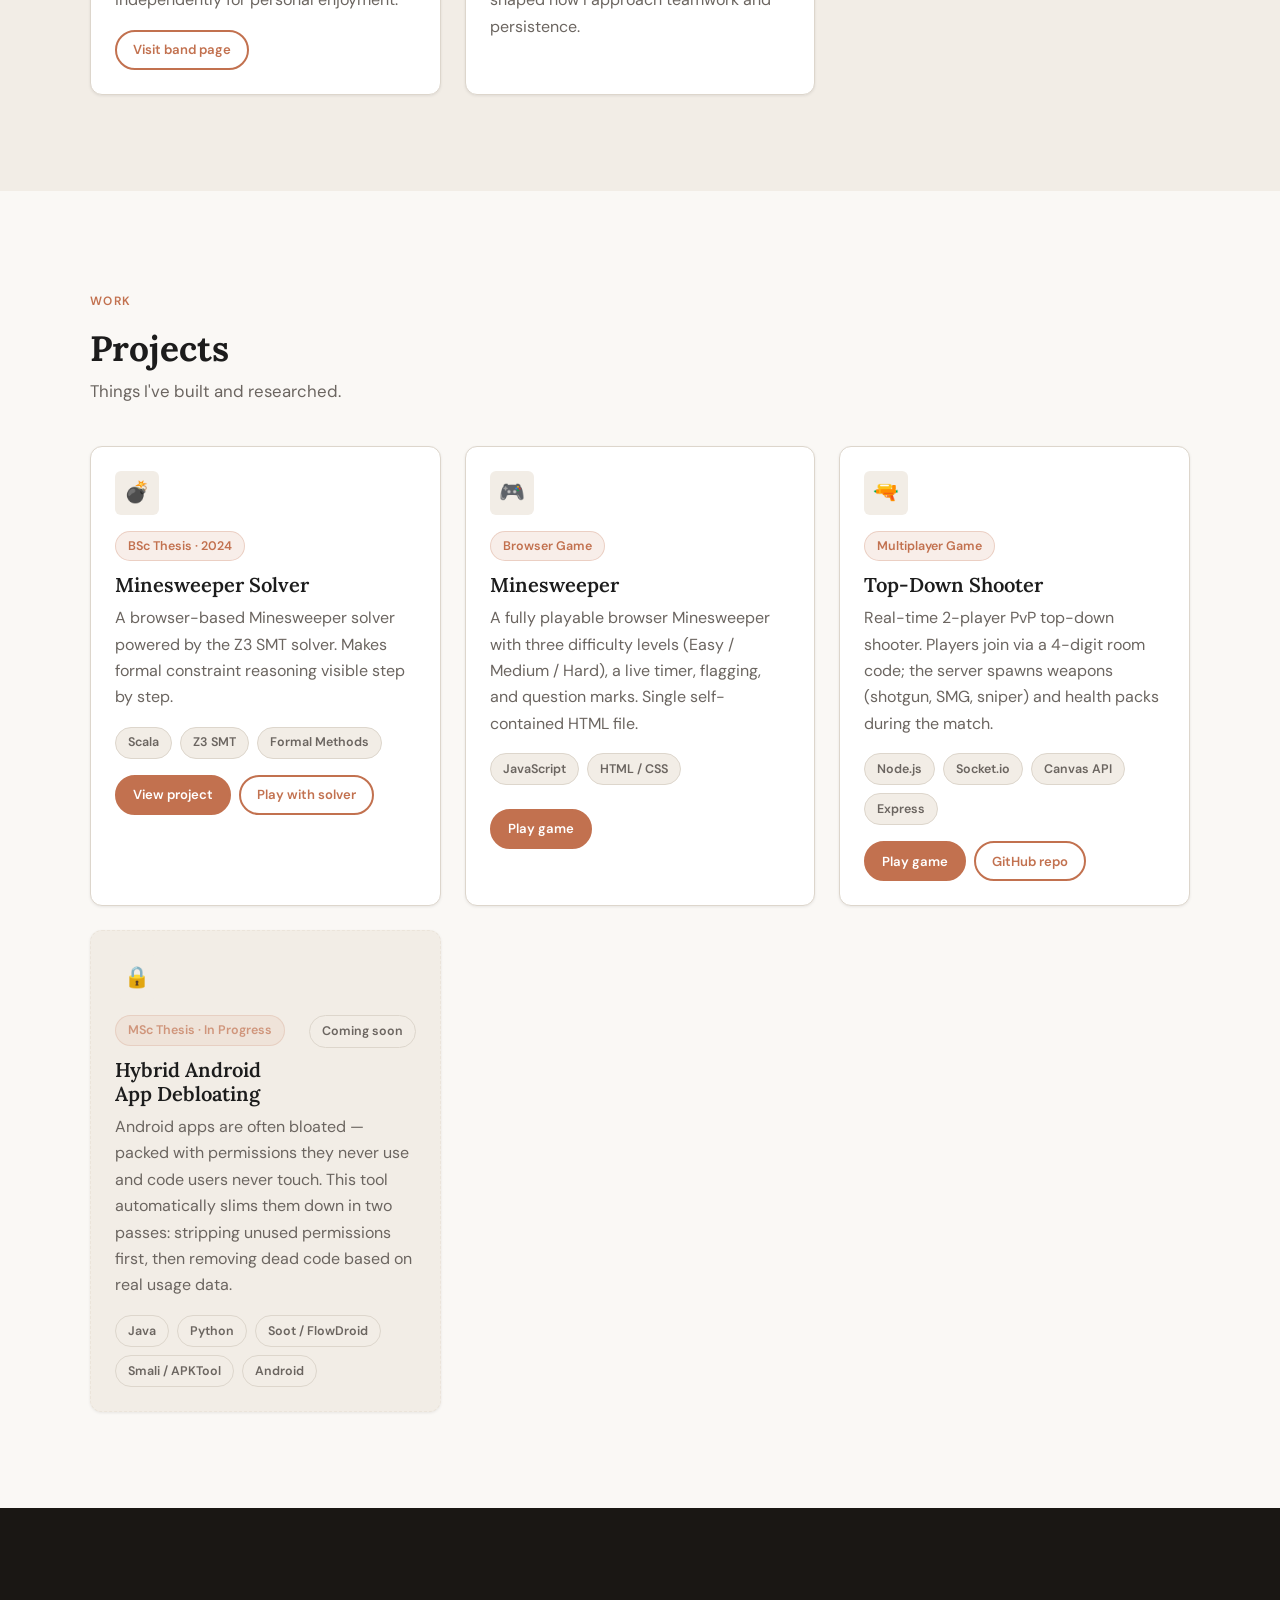
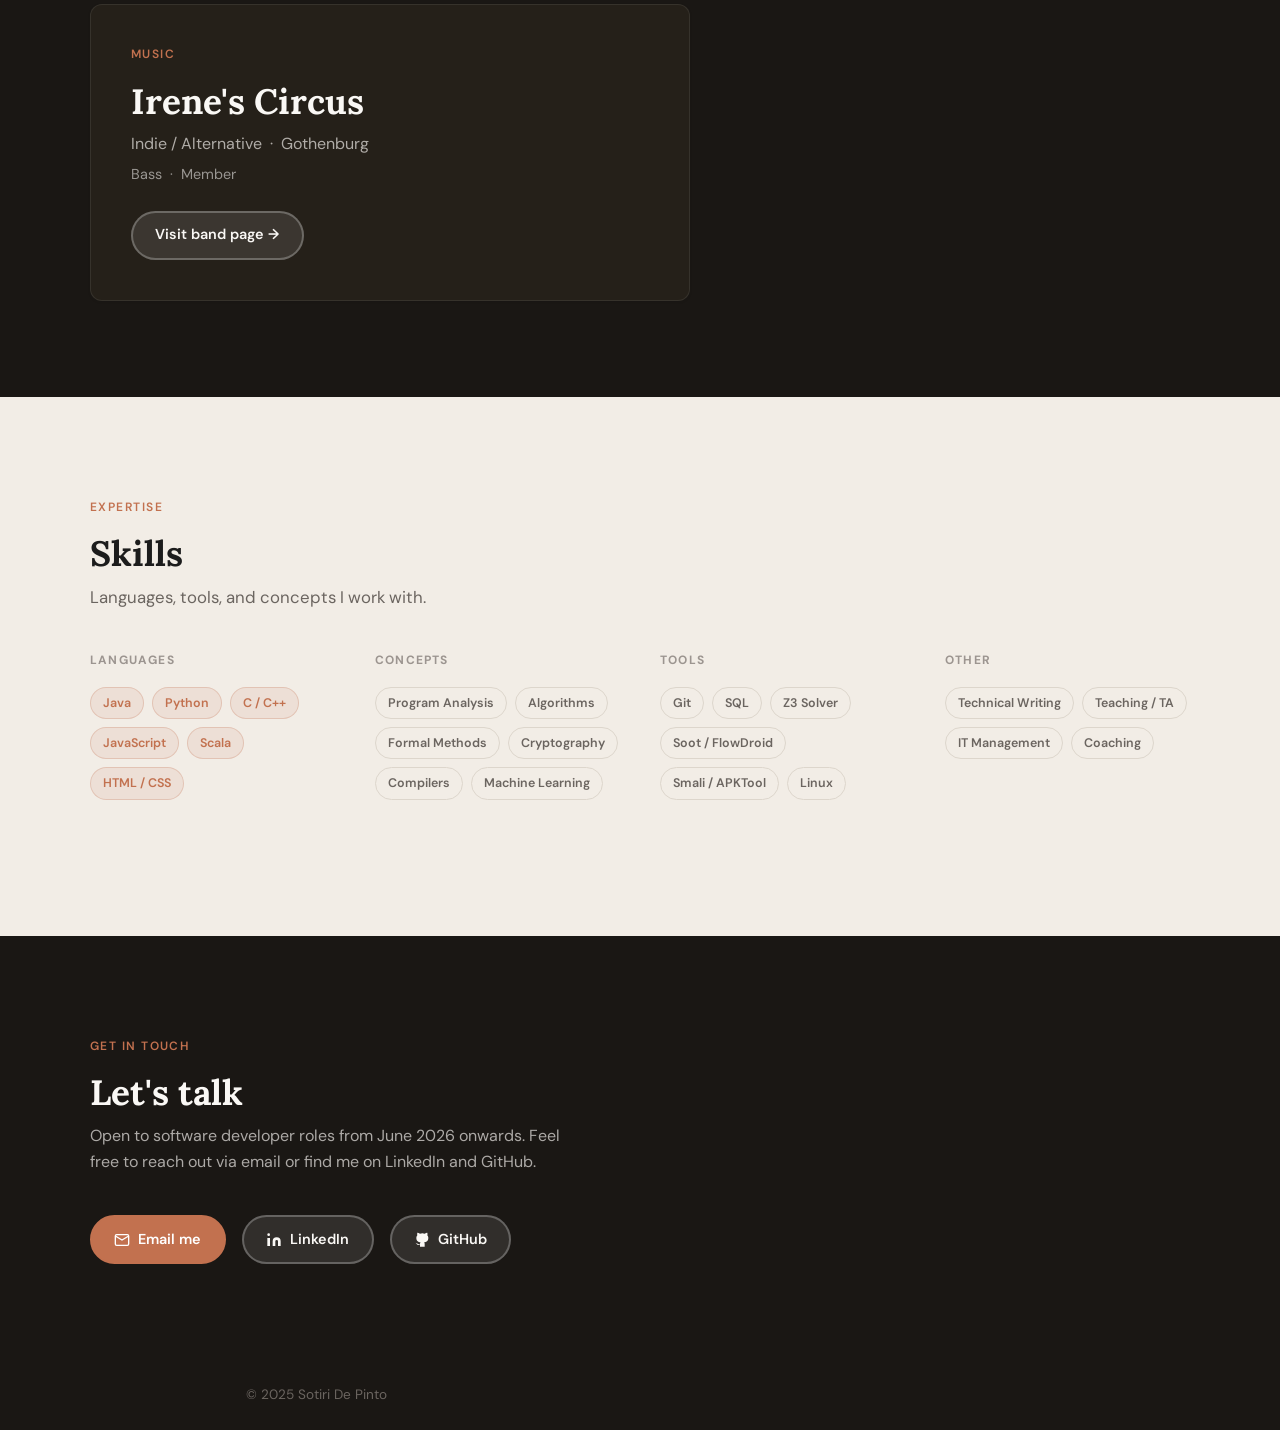
==== commit 03916b49: "Fix typos; rewrite MSc thesis project card for general audience" ====
--- a/index.html
+++ b/index.html
@@ -123,10 +123,10 @@
             <em>Chalmers University of Technology · In progress</em>
           </p>
           <p>
-            Android apps often ship with far more code and permissions than they actually need,
+            Android apps often ship with far more code and permissions than they actually need —
             making them larger, slower, and less private. My thesis builds a tool that automatically
-            strips out the unused parts: first removing the bloated code of unusedpermissions,
-            and then use monitor-based debloating to remove code that real users never exercise.
+            strips out the unused parts: first removing permissions the app declares but never uses,
+            then removing code paths that real users never exercise.
           </p>
         </div>
 
@@ -148,7 +148,7 @@
           <div class="card-icon">⚽</div>
           <h3>Football</h3>
           <p style="margin-top: 0.5rem;">
-            Playing footballsince I was 6 years old in academy level until 18 and now I'm active at amateur level.
+            Playing football since I was 6 years old, at academy level until 18, and still active at amateur level today.
             Football has shaped how I approach teamwork and persistence.
           </p>
         </div>
@@ -256,9 +256,9 @@
             <span class="tag" style="white-space: nowrap; flex-shrink: 0;">Coming soon</span>
           </div>
           <p style="margin-top: 0.5rem;">
-            A two-phase debloating pipeline: Phase 1 removes over-declared permissions via static
-            Smali analysis and stubs unreachable call paths; Phase 2 applies TF-IDF clustering over
-            a FlowDroid call graph to stub unused code based on real usage logs.
+            Android apps are often bloated — packed with permissions they never use and code users
+            never touch. This tool automatically slims them down in two passes: stripping unused
+            permissions first, then removing dead code based on real usage data.
           </p>
           <div class="tags" style="margin-top: var(--space-sm);">
             <span class="tag">Java</span>
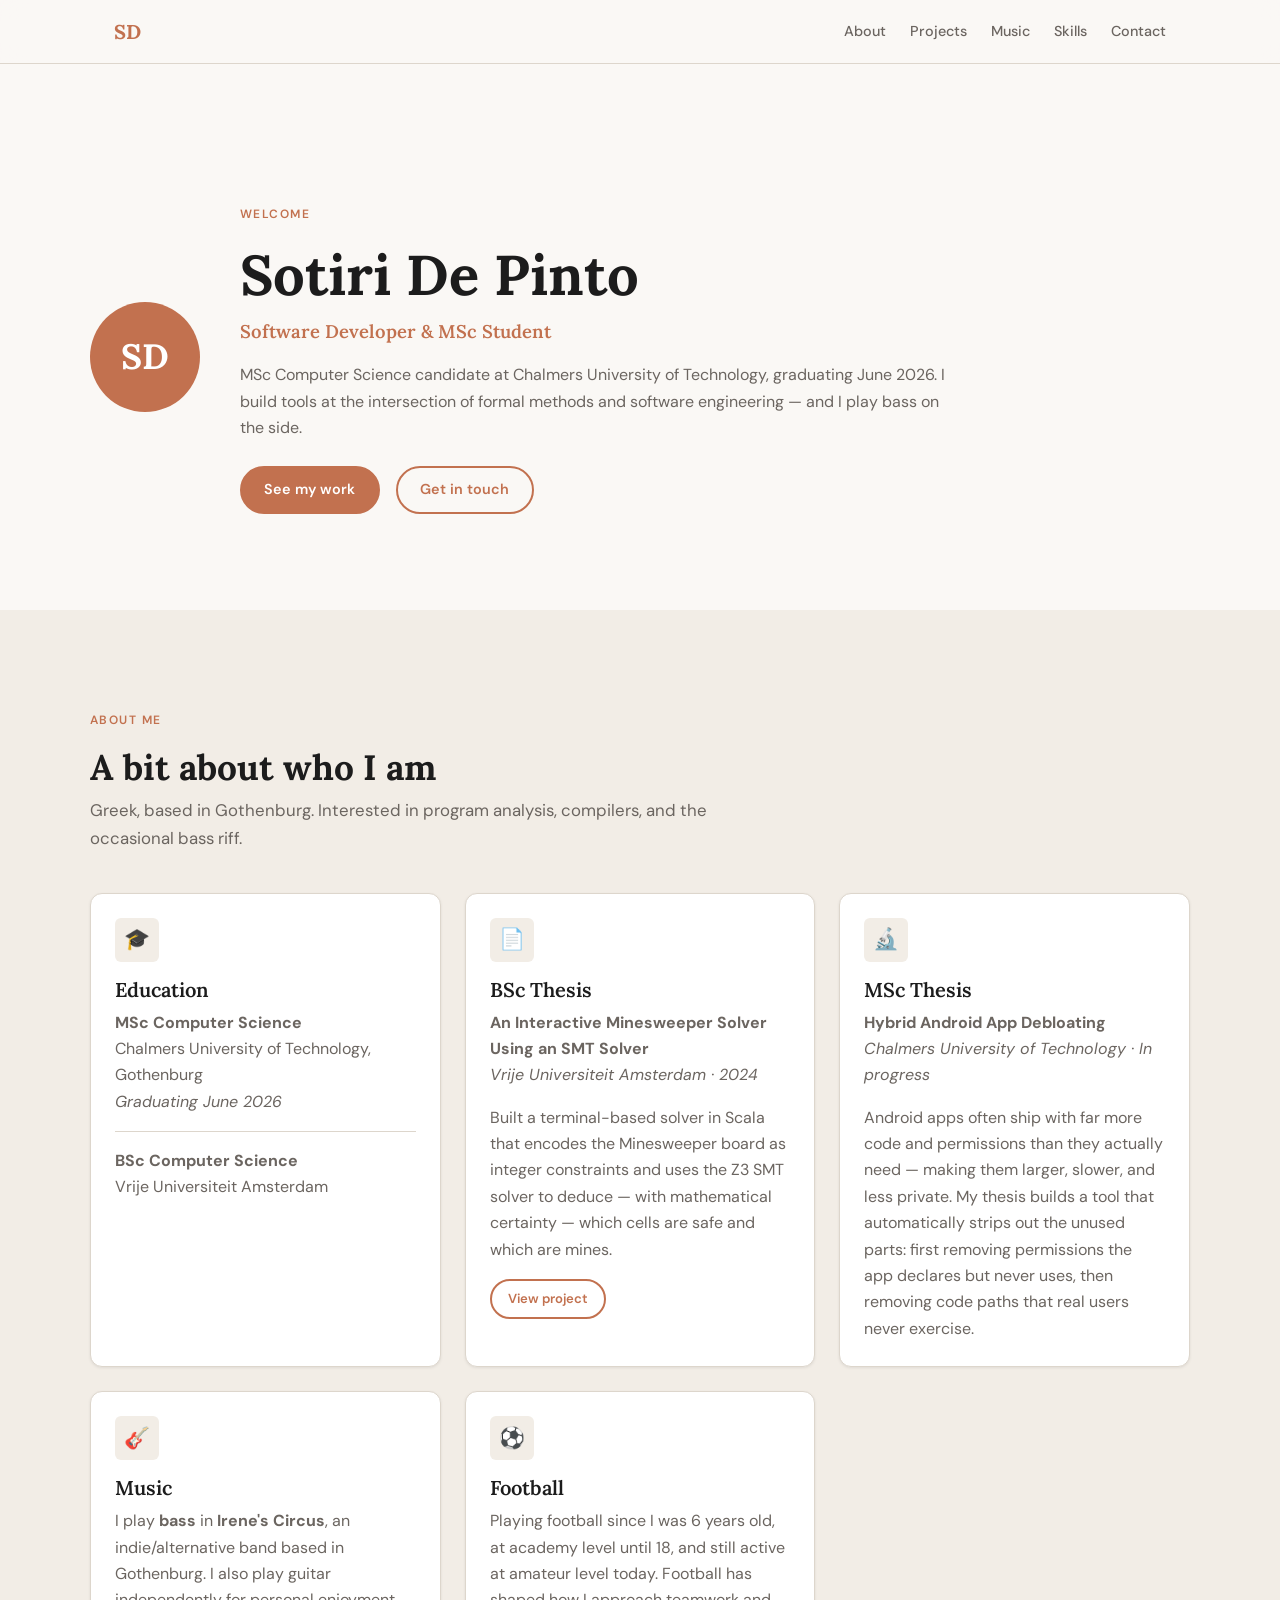
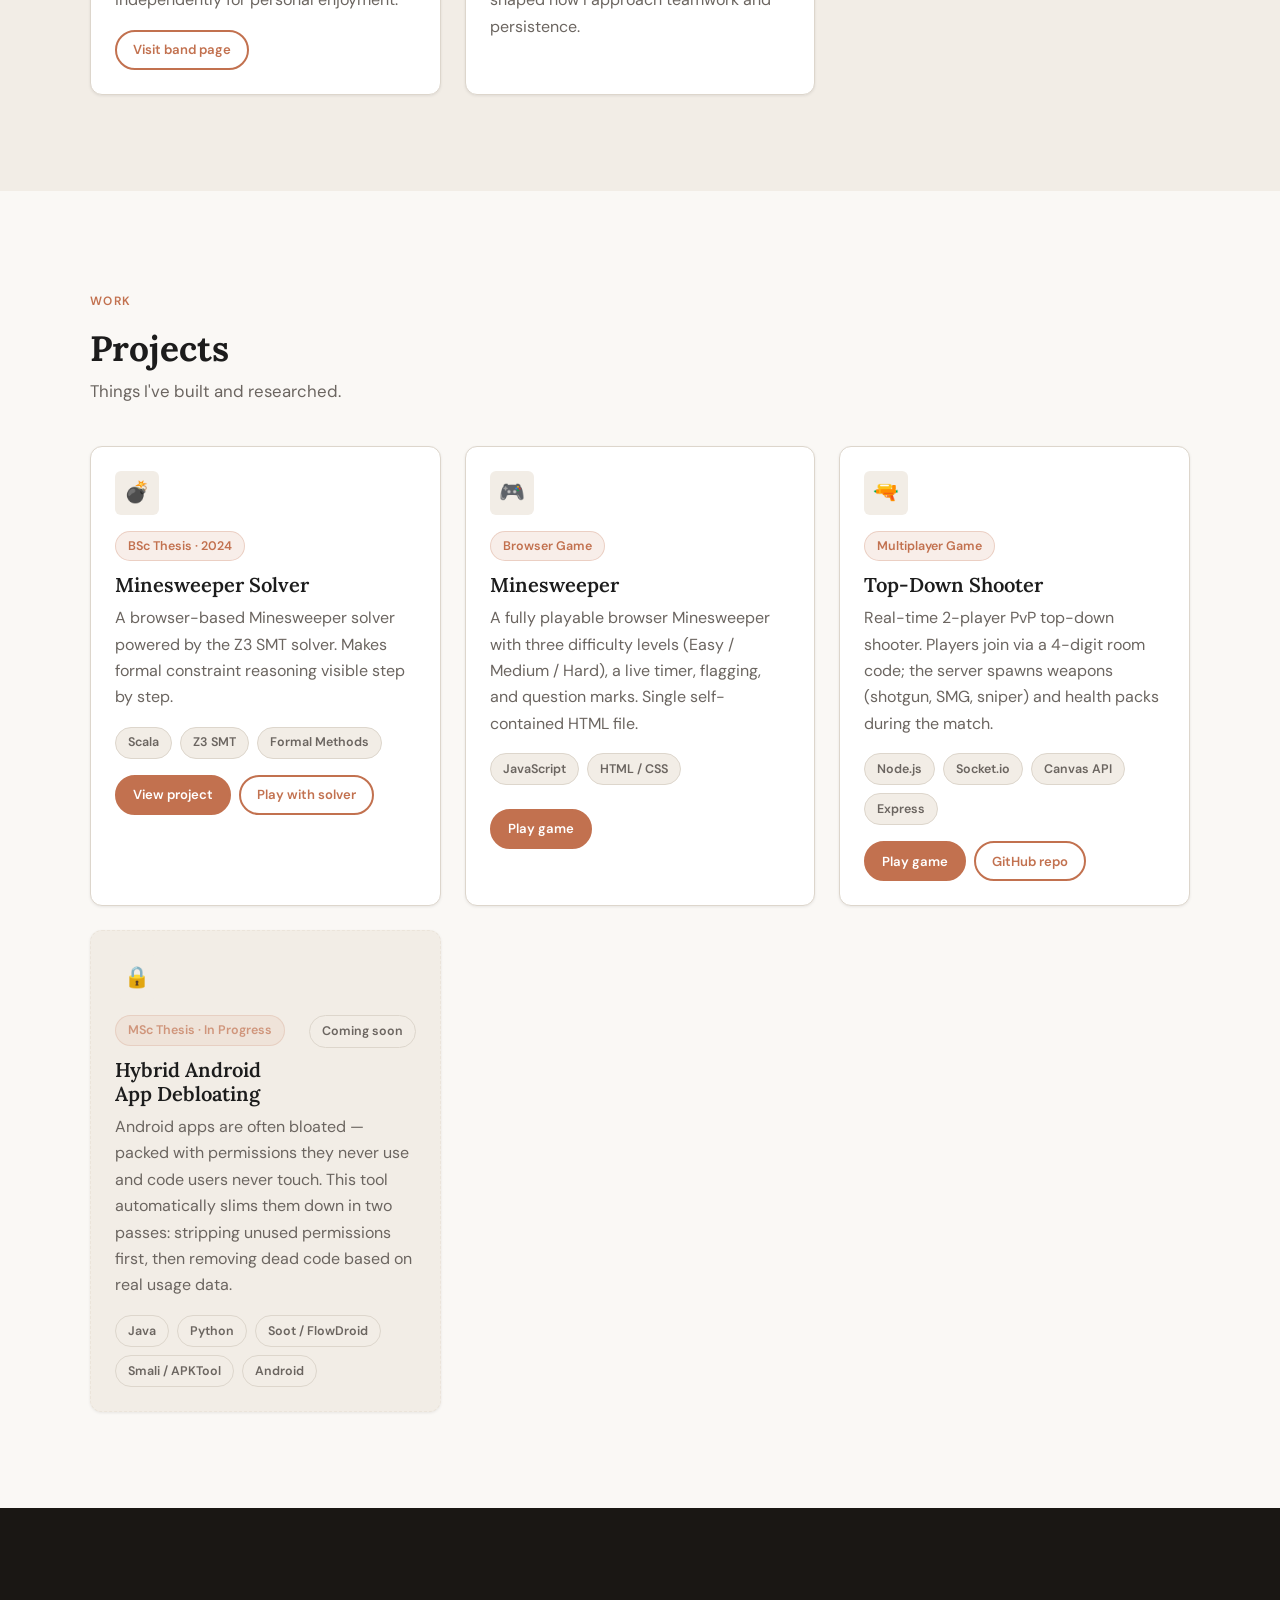
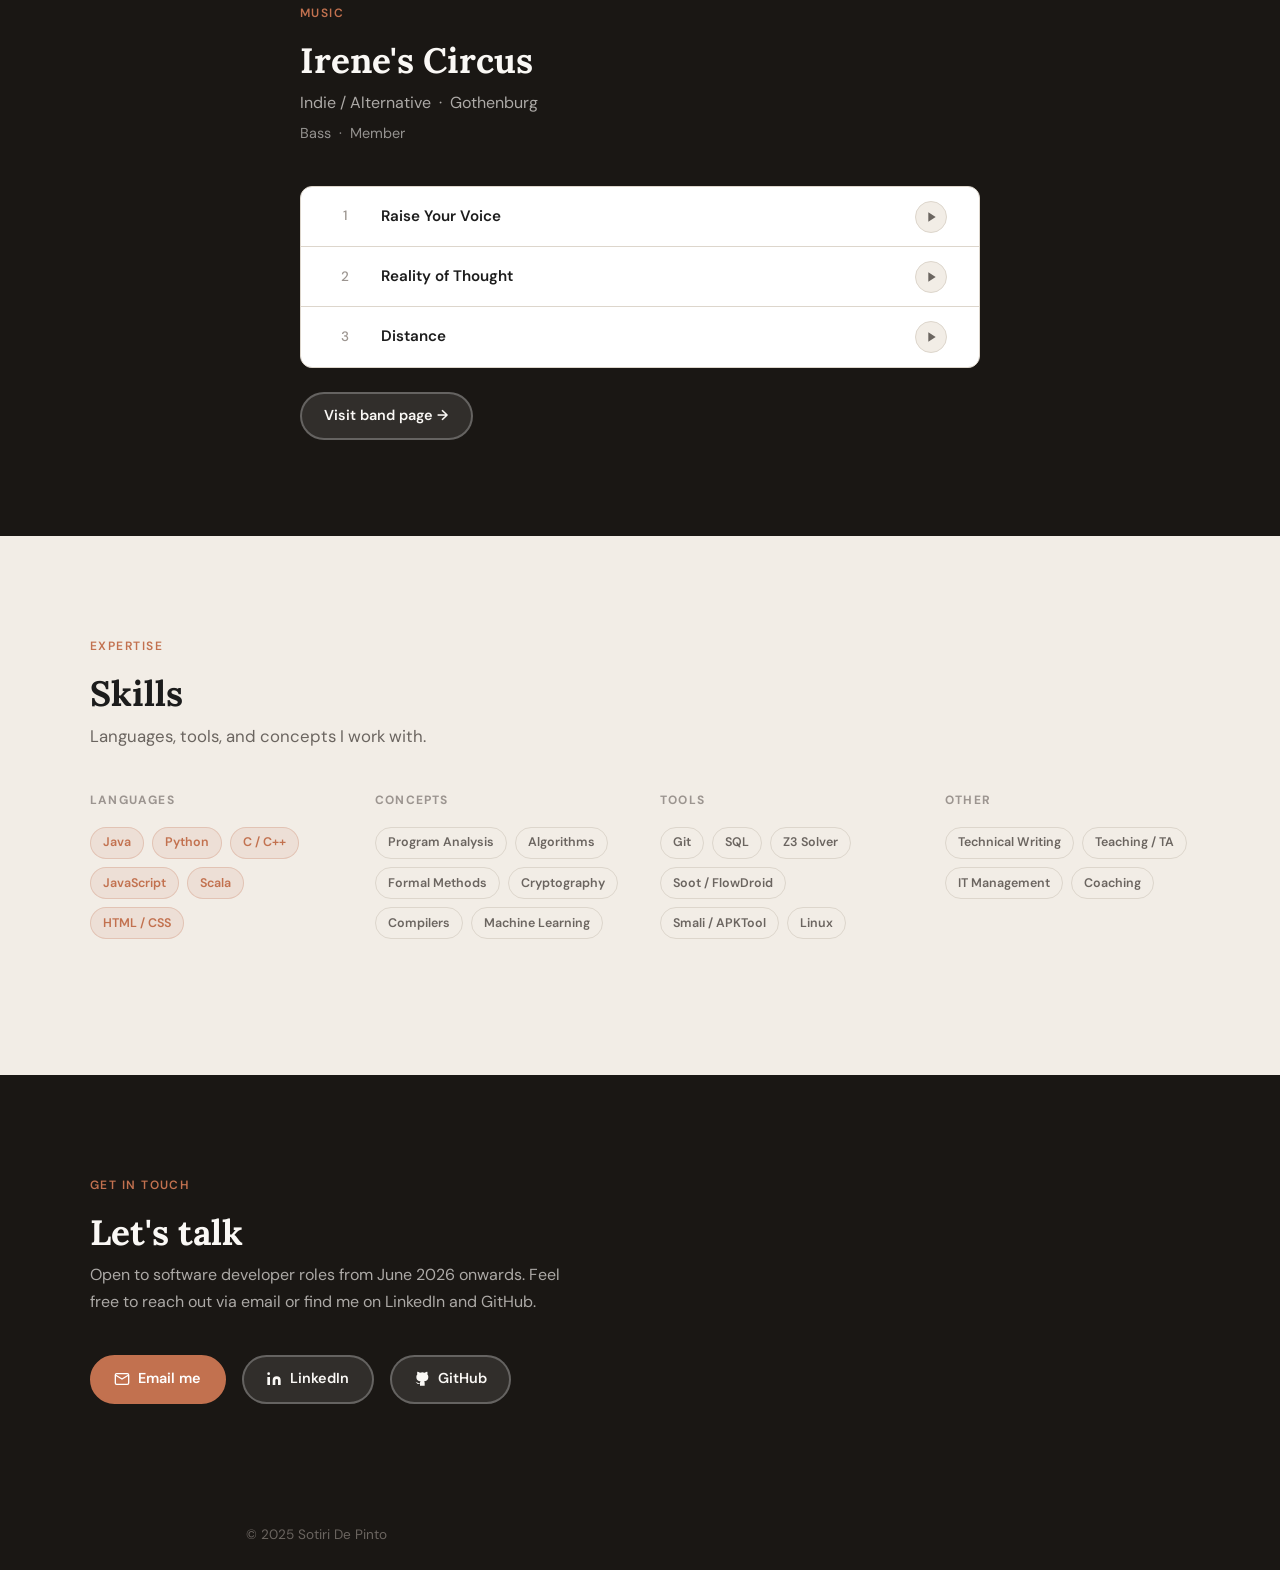
==== commit 61245295: "Add song player with 3 tracks to homepage music section" ====
--- a/index.html
+++ b/index.html
@@ -12,6 +12,78 @@
   <link href="https://fonts.googleapis.com/css2?family=Lora:wght@400;600;700&family=DM+Sans:wght@400;500;600;700&display=swap" rel="stylesheet" />
 
   <link rel="stylesheet" href="css/style.css" />
+
+  <style>
+    /* ── Song player (music section) ── */
+    .song-row {
+      display: grid;
+      grid-template-columns: 2.5rem 1fr 2.5rem;
+      align-items: center;
+      gap: var(--space-sm);
+      padding: 0.85rem var(--space-md);
+      cursor: pointer;
+      transition: background var(--transition);
+      border-bottom: 1px solid var(--color-border);
+      user-select: none;
+    }
+
+    .song-row:last-of-type {
+      border-bottom: none;
+    }
+
+    .song-row:hover {
+      background: var(--color-surface);
+    }
+
+    .song-row.is-active {
+      background: rgba(194,113,79,0.07);
+    }
+
+    .song-number {
+      font-size: 0.85rem;
+      color: var(--color-ink-light);
+      font-weight: 500;
+      text-align: center;
+    }
+
+    .song-title {
+      font-weight: 600;
+      color: var(--color-ink);
+      font-size: 0.95rem;
+    }
+
+    .song-row.is-active .song-title {
+      color: var(--color-accent);
+    }
+
+    .song-play-btn {
+      width: 32px;
+      height: 32px;
+      border-radius: var(--radius-full);
+      background: var(--color-surface);
+      border: 1px solid var(--color-border);
+      display: flex;
+      align-items: center;
+      justify-content: center;
+      color: var(--color-ink-muted);
+      transition: background var(--transition), color var(--transition);
+      cursor: pointer;
+      flex-shrink: 0;
+    }
+
+    .song-row:hover .song-play-btn,
+    .song-row.is-active .song-play-btn {
+      background: var(--color-accent);
+      color: #fff;
+      border-color: var(--color-accent);
+    }
+
+    #song-player {
+      width: 100%;
+      border: none;
+      display: none;
+    }
+  </style>
 </head>
 <body>
 
@@ -278,13 +350,45 @@
        ════════════════════════════════════════════════════════ -->
   <section class="section section--dark" id="music">
     <div class="section-inner">
-      <div class="card card--dark fade-in" style="padding: var(--space-lg); max-width: 600px;">
+      <div class="fade-in" style="max-width: 680px; margin: 0 auto;">
+
+        <!-- Band header -->
         <span class="section-label" style="margin-bottom: var(--space-sm); display: block;">Music</span>
         <h2 style="font-family: var(--font-display); color: #FAF8F5; margin-bottom: 0.5rem;">Irene's Circus</h2>
         <p style="color: rgba(250,248,245,0.65); margin-bottom: 0.35rem;">Indie / Alternative &nbsp;·&nbsp; Gothenburg</p>
-        <p style="color: rgba(250,248,245,0.55); font-size: 0.9rem; margin-bottom: var(--space-md);">
-          Bass &nbsp;·&nbsp; Member
-        </p>
+        <p style="color: rgba(250,248,245,0.55); font-size: 0.9rem; margin-bottom: var(--space-lg);">Bass &nbsp;·&nbsp; Member</p>
+
+        <!-- Song list -->
+        <div style="background: #fff; border-radius: var(--radius-md); overflow: hidden; border: 1px solid var(--color-border); margin-bottom: var(--space-md);">
+          <div class="song-row" data-embed="https://open.spotify.com/embed/track/00iU8mcEyuLjnR8fCWtlnE?utm_source=generator" role="button" tabindex="0" aria-label="Play Raise Your Voice">
+            <span class="song-number">1</span>
+            <span class="song-title">Raise Your Voice</span>
+            <button class="song-play-btn" aria-label="Play">
+              <svg viewBox="0 0 24 24" fill="currentColor" width="16" height="16"><path d="M8 5v14l11-7z"/></svg>
+            </button>
+          </div>
+          <div class="song-row" data-embed="https://open.spotify.com/embed/track/54uVg4J7S4Gsbq368ZT6PS?utm_source=generator" role="button" tabindex="0" aria-label="Play Reality of Thought">
+            <span class="song-number">2</span>
+            <span class="song-title">Reality of Thought</span>
+            <button class="song-play-btn" aria-label="Play">
+              <svg viewBox="0 0 24 24" fill="currentColor" width="16" height="16"><path d="M8 5v14l11-7z"/></svg>
+            </button>
+          </div>
+          <div class="song-row" data-embed="https://open.spotify.com/embed/track/254VRIw9ChV5fCh6GE1dW4?utm_source=generator" role="button" tabindex="0" aria-label="Play Distance">
+            <span class="song-number">3</span>
+            <span class="song-title">Distance</span>
+            <button class="song-play-btn" aria-label="Play">
+              <svg viewBox="0 0 24 24" fill="currentColor" width="16" height="16"><path d="M8 5v14l11-7z"/></svg>
+            </button>
+          </div>
+          <iframe
+            id="song-player"
+            allow="autoplay; clipboard-write; encrypted-media; fullscreen; picture-in-picture"
+            height="152"
+            title="Song player">
+          </iframe>
+        </div>
+
         <a href="pages/band.html" class="btn btn-ghost" target="_blank" rel="noopener">Visit band page &rarr;</a>
       </div>
     </div>
@@ -396,5 +500,6 @@
   </footer>
 
   <script src="js/main.js"></script>
+  <script src="js/band.js"></script>
 </body>
 </html>
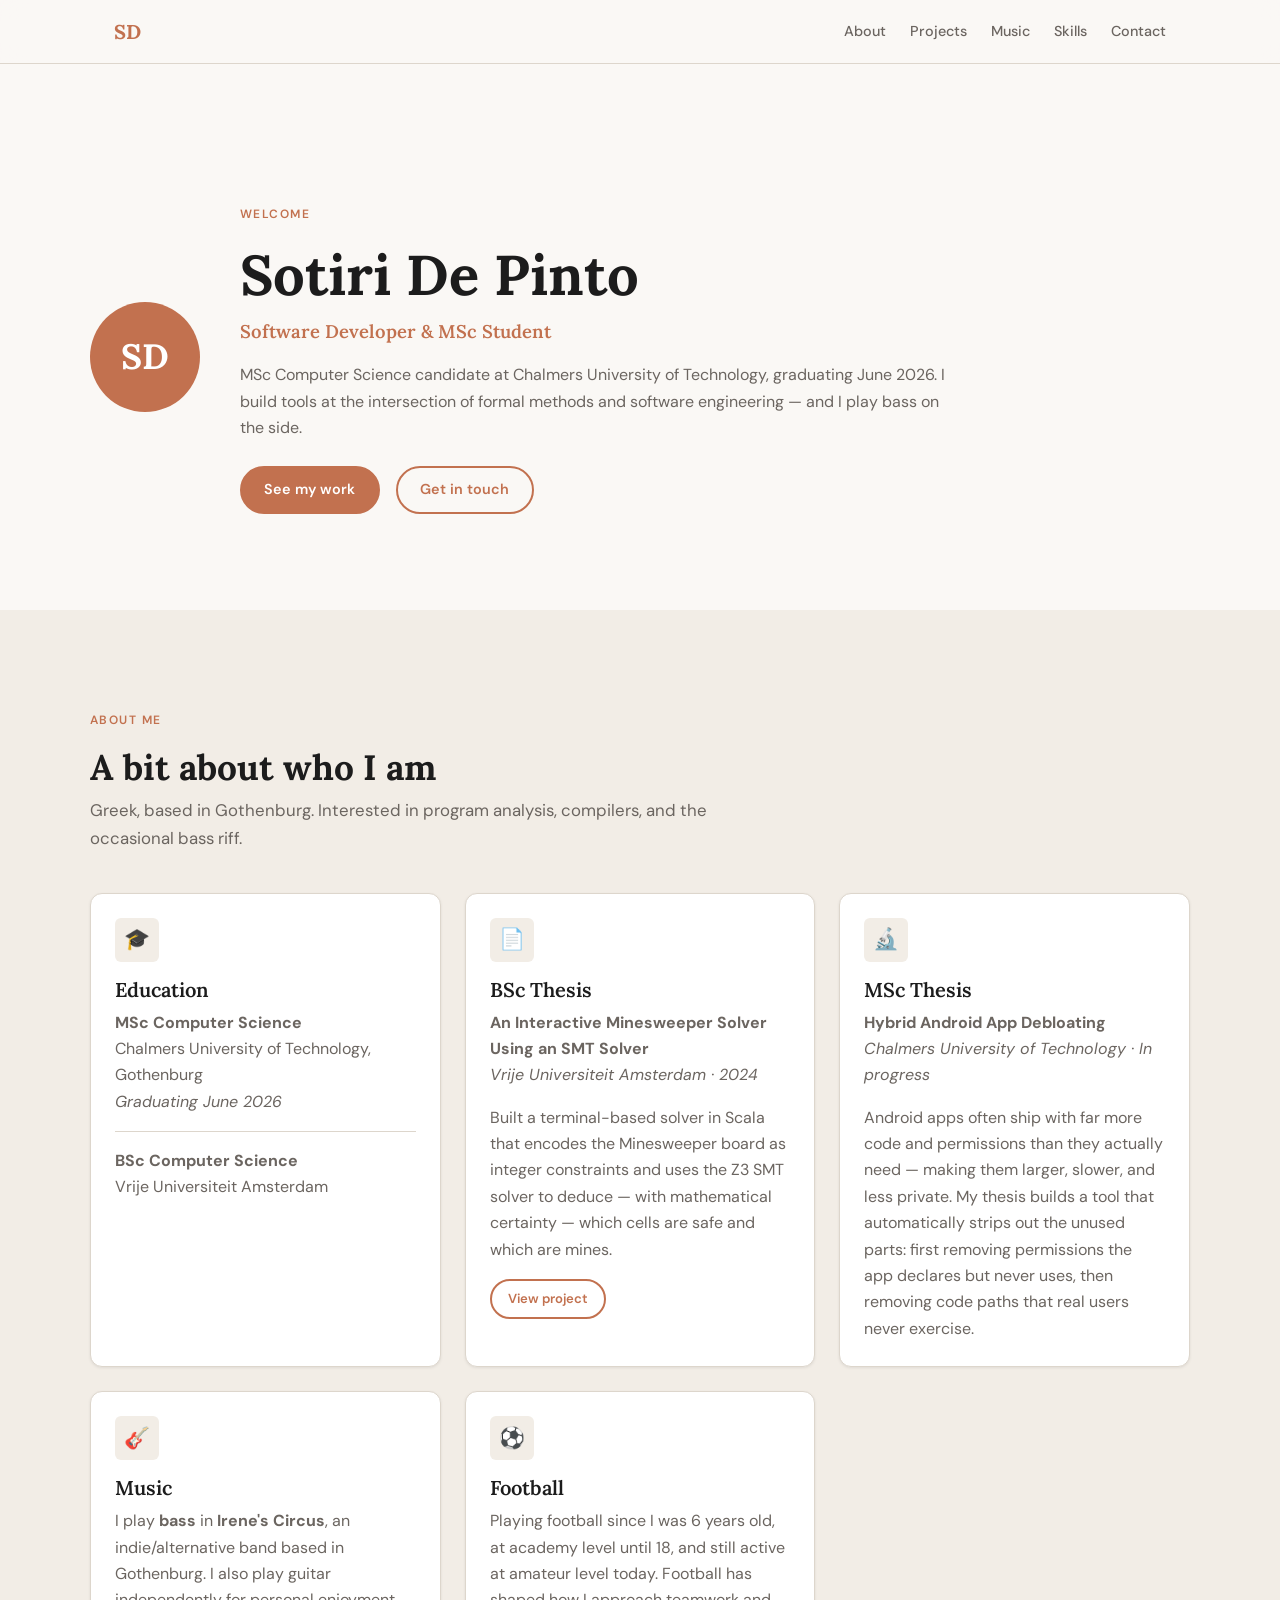
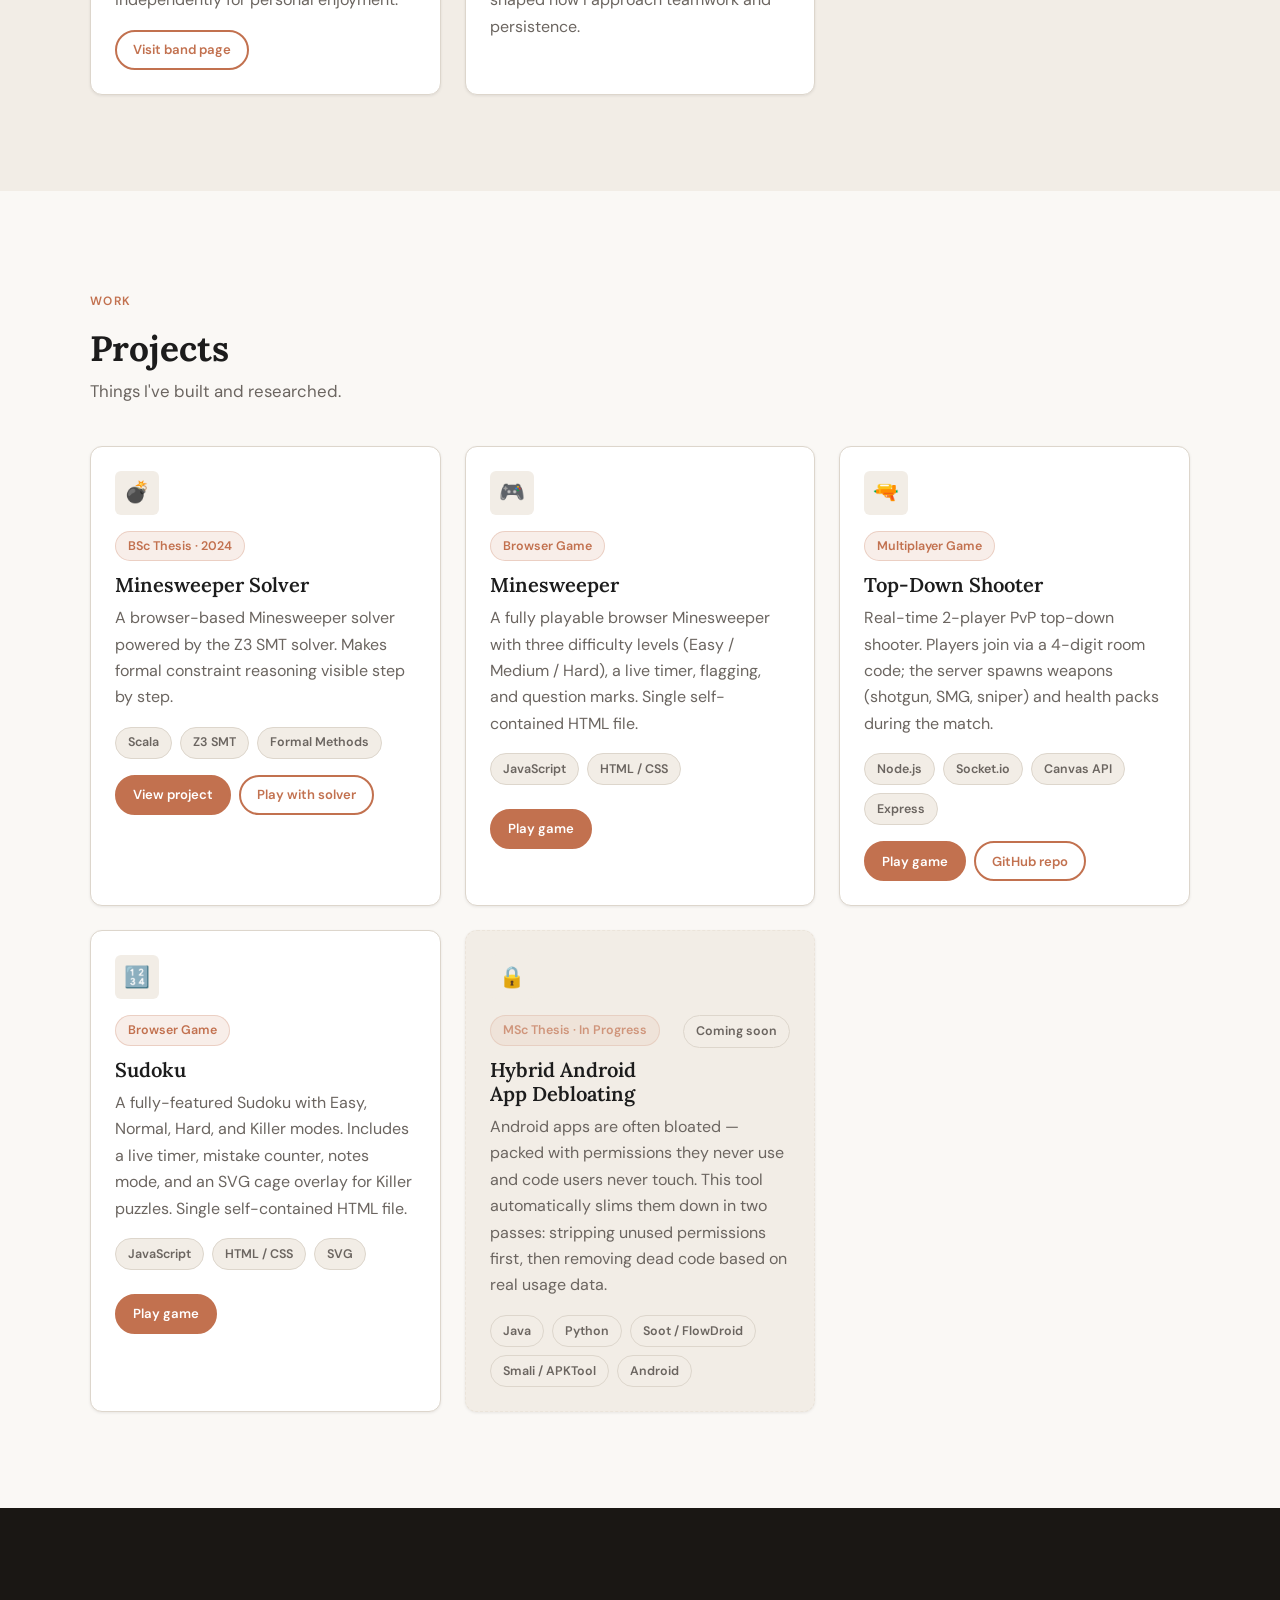
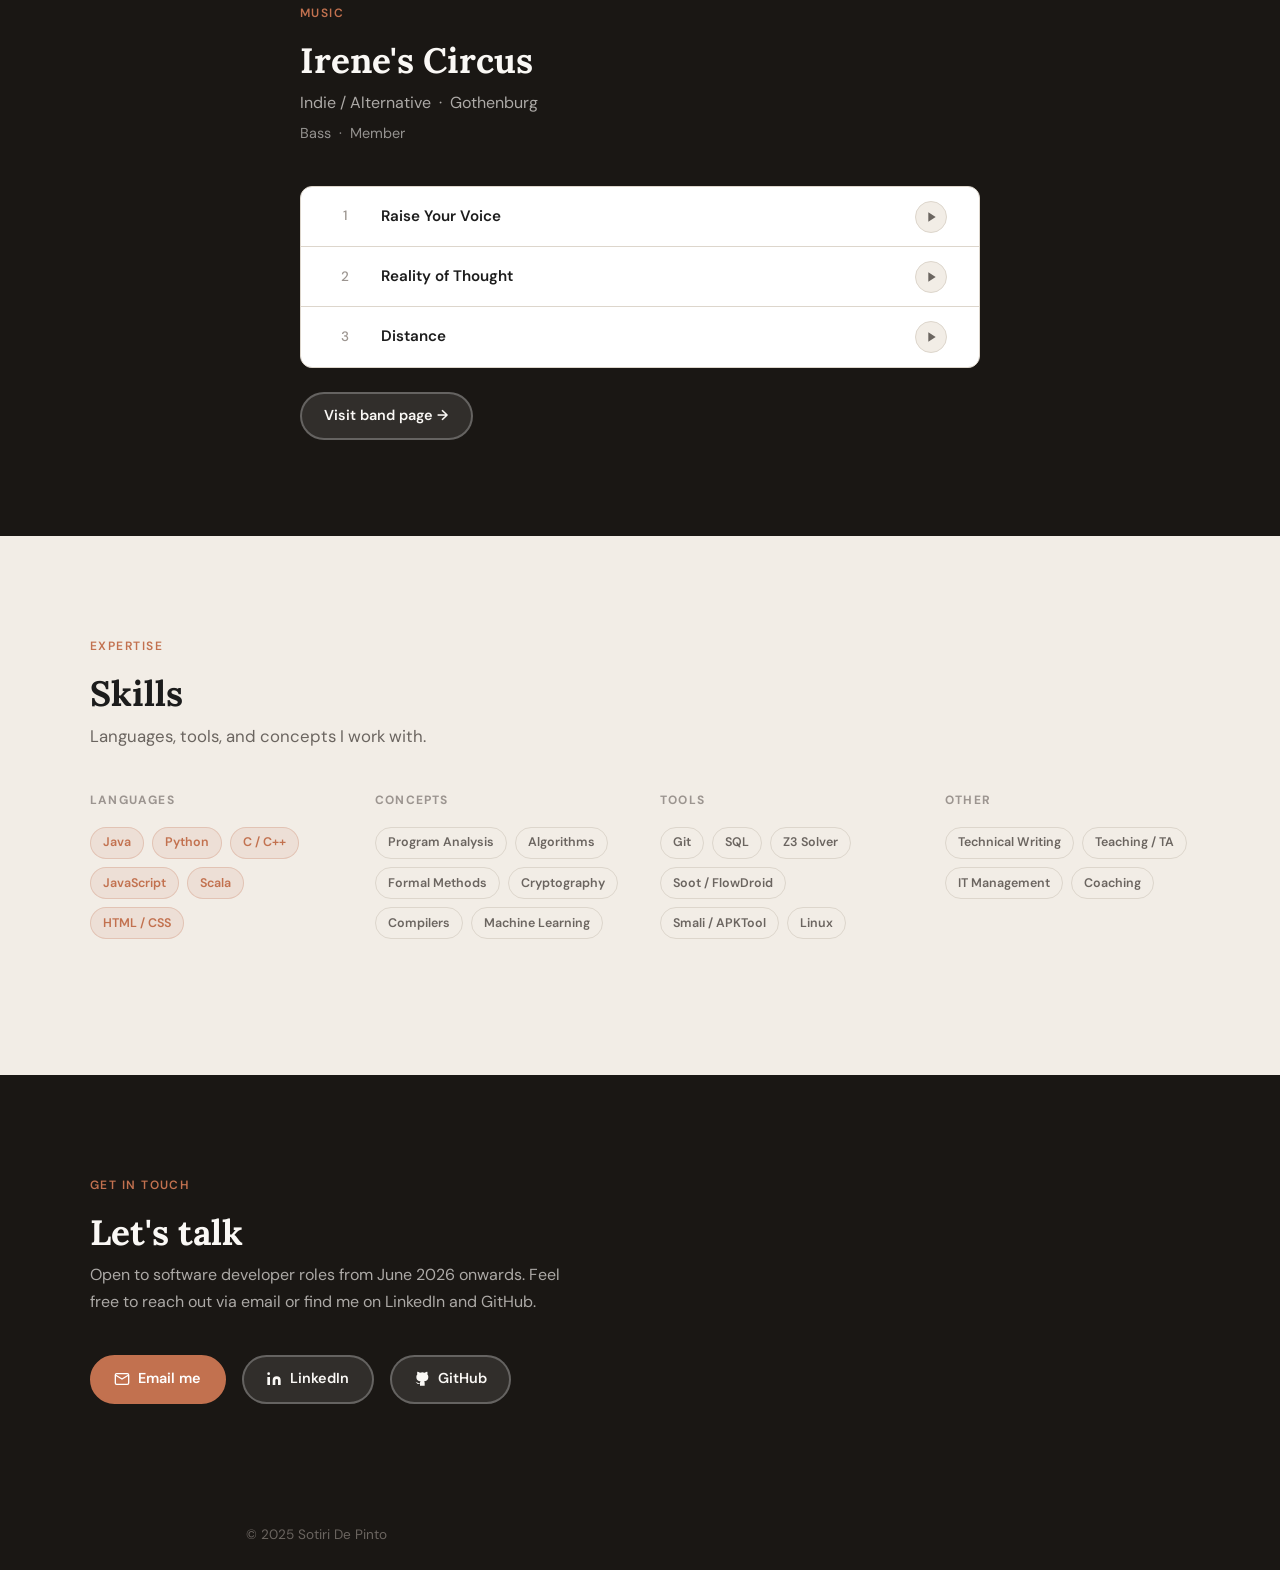
==== commit adb602ca: "Add Sudoku browser game project Copies the self-contained sudoku.html into pages/sudoku-game.html an" ====
--- a/index.html
+++ b/index.html
@@ -317,6 +317,27 @@
           </div>
         </div>
 
+        <!-- ── Sudoku Game ── -->
+        <div class="card">
+          <div class="card-icon">🔢</div>
+          <div style="display: flex; align-items: flex-start; justify-content: space-between; gap: 1rem;">
+            <div>
+              <span class="badge" style="margin-bottom: 0.5rem; display: inline-block;">Browser Game</span>
+              <h3 style="margin-top: 0.25rem;">Sudoku</h3>
+            </div>
+          </div>
+          <p style="margin-top: 0.5rem;">
+            A fully-featured Sudoku with Easy, Normal, Hard, and Killer modes. Includes a live timer,
+            mistake counter, notes mode, and an SVG cage overlay for Killer puzzles. Single self-contained HTML file.
+          </p>
+          <div class="tags" style="margin: var(--space-sm) 0;">
+            <span class="tag">JavaScript</span>
+            <span class="tag">HTML / CSS</span>
+            <span class="tag">SVG</span>
+          </div>
+          <a href="pages/sudoku-game.html" class="btn btn-sm btn-primary" style="margin-top: 0.5rem;" target="_blank" rel="noopener">Play game</a>
+        </div>
+
         <!-- ── PermissionPruner (coming soon) ── -->
         <div class="card card--coming-soon">
           <div class="card-icon">🔒</div>
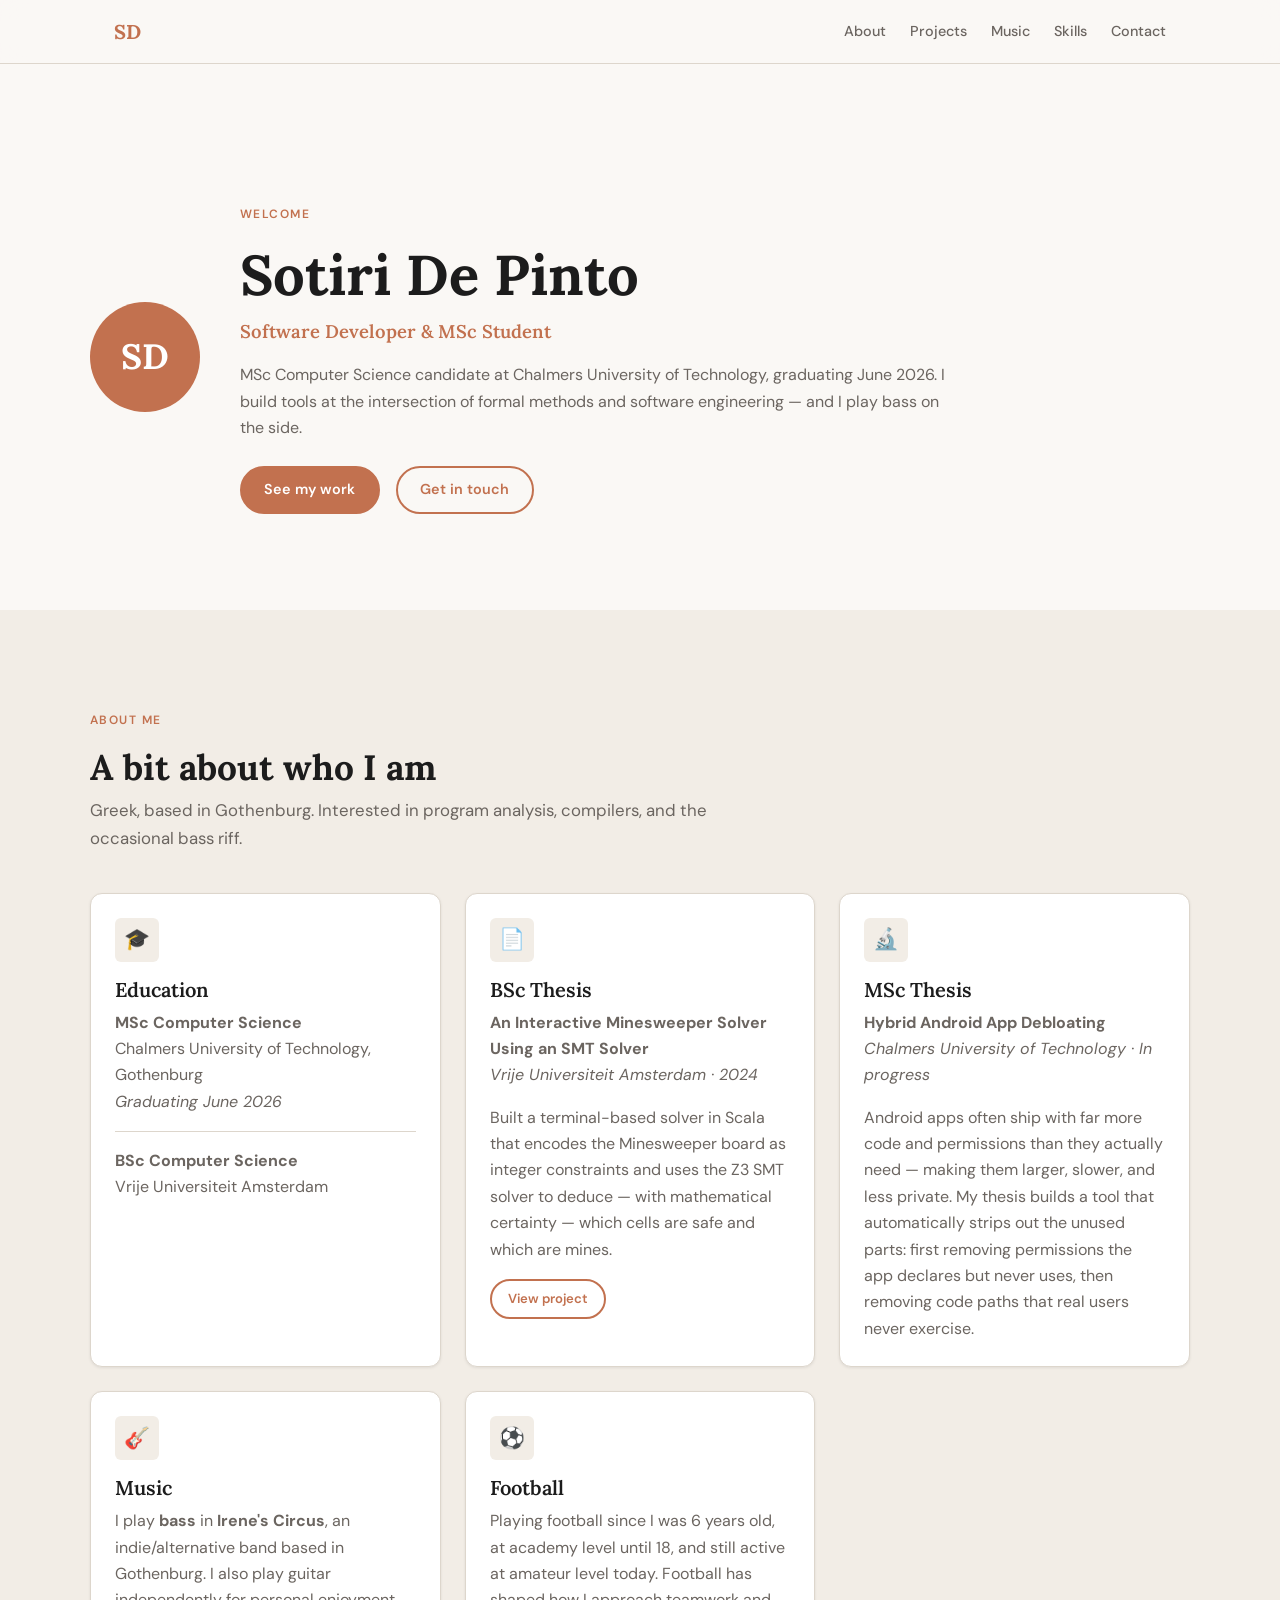
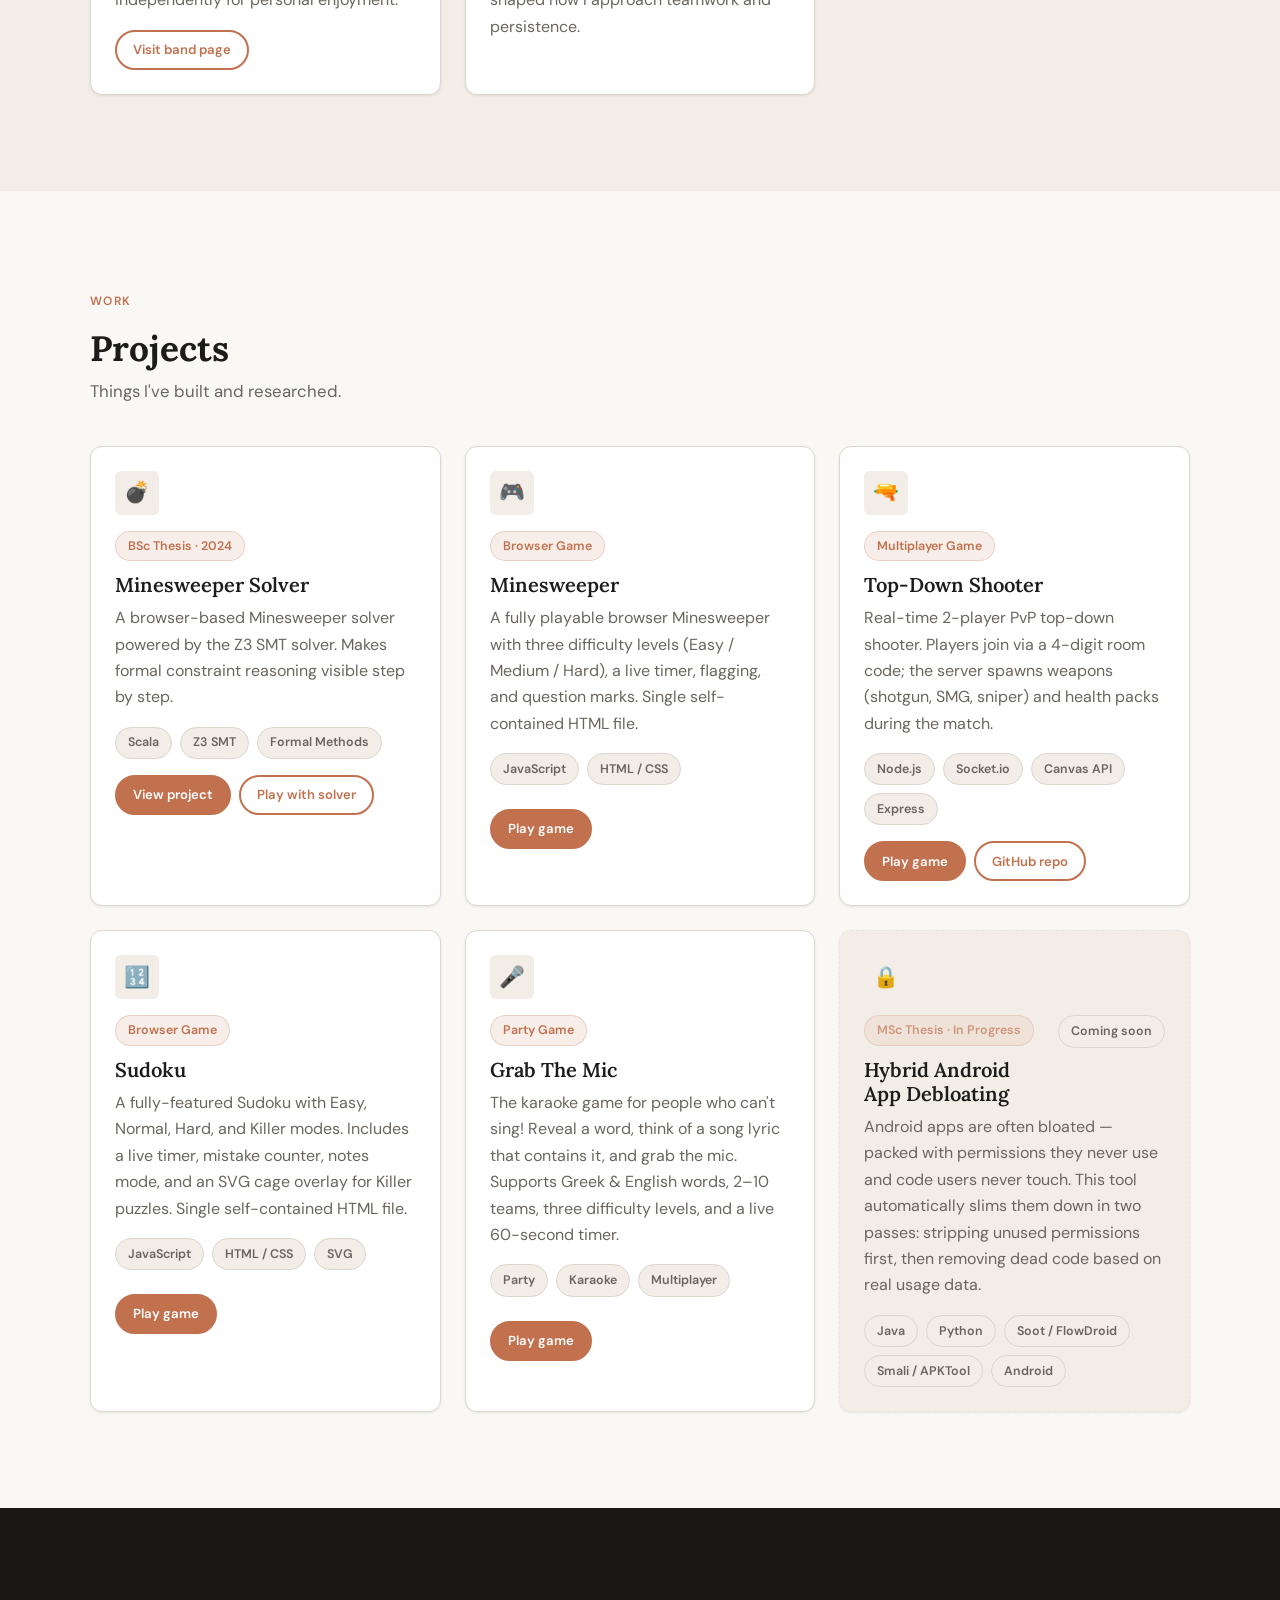
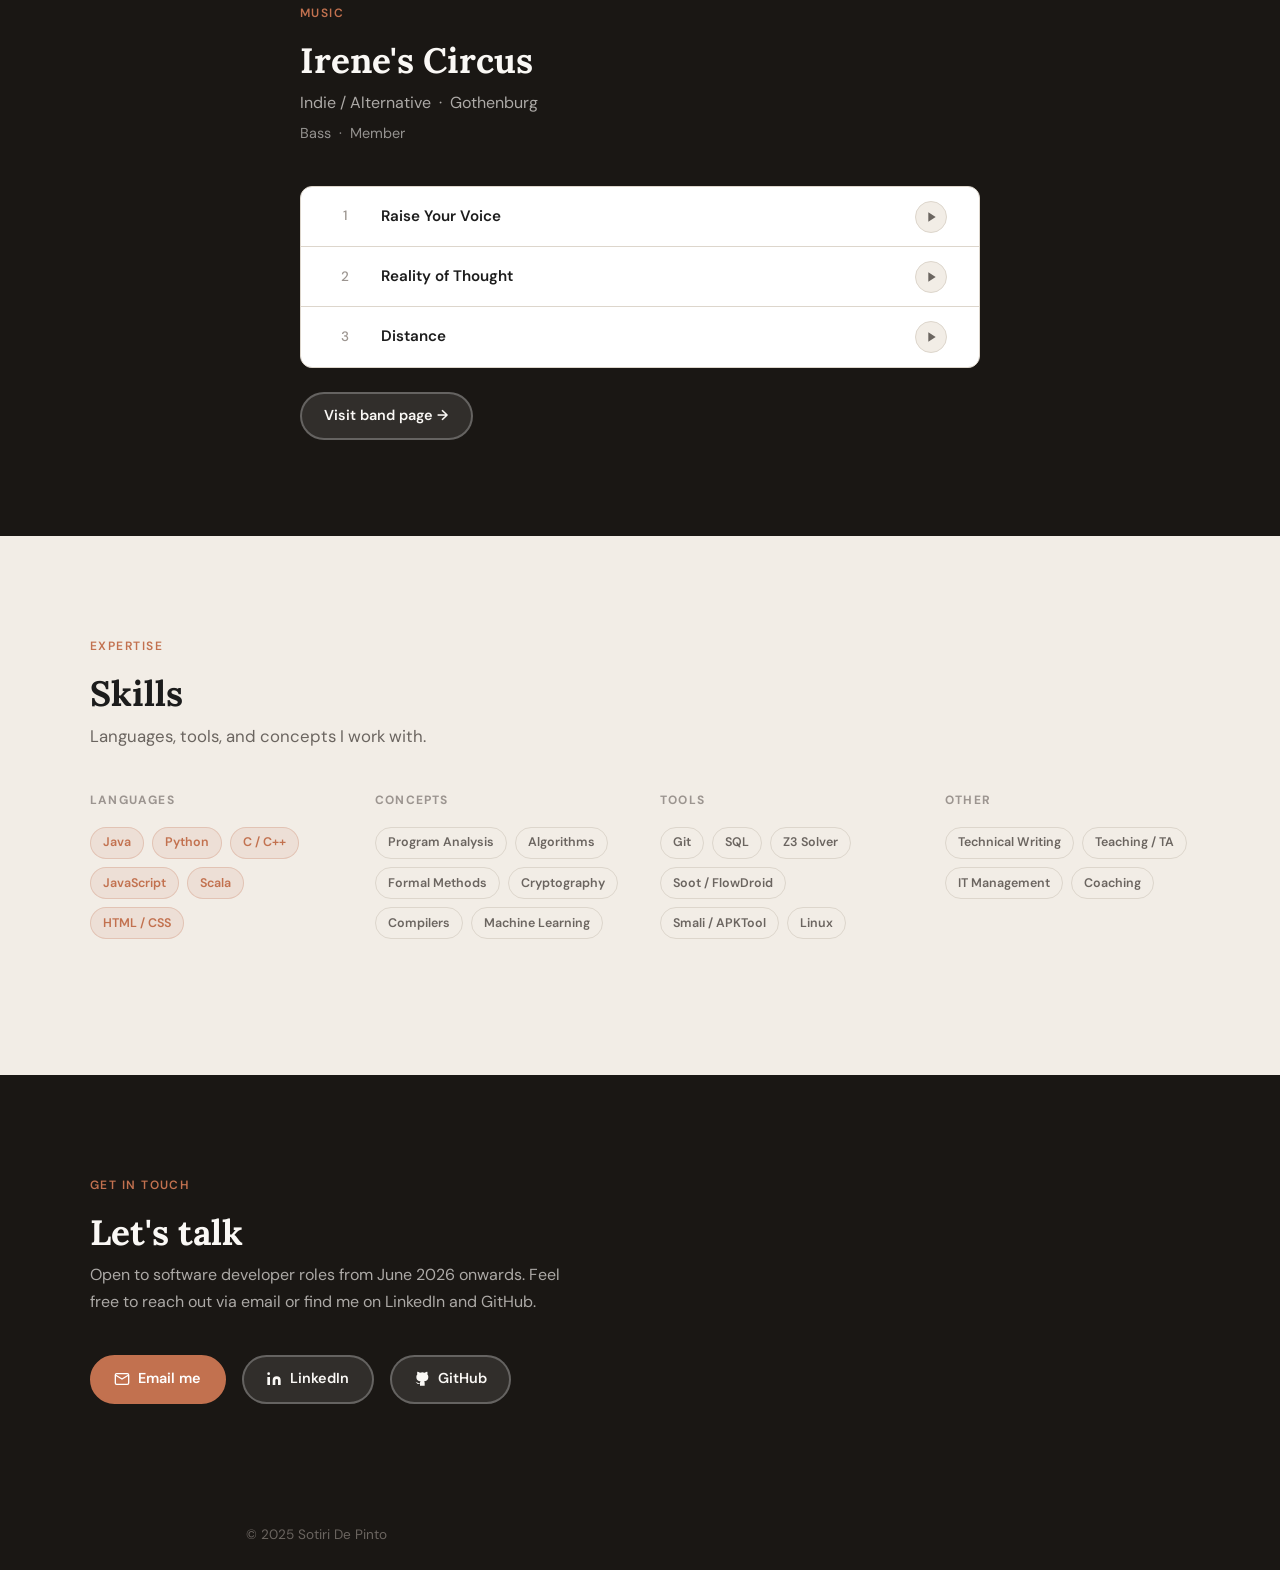
==== commit e0a193fe: "Add Grab The Mic party karaoke game Browser-based version of the Grab The Mic board game. Features: " ====
--- a/index.html
+++ b/index.html
@@ -338,6 +338,27 @@
           <a href="pages/sudoku-game.html" class="btn btn-sm btn-primary" style="margin-top: 0.5rem;" target="_blank" rel="noopener">Play game</a>
         </div>
 
+        <!-- ── Grab The Mic ── -->
+        <div class="card">
+          <div class="card-icon">🎤</div>
+          <div style="display: flex; align-items: flex-start; justify-content: space-between; gap: 1rem;">
+            <div>
+              <span class="badge" style="margin-bottom: 0.5rem; display: inline-block;">Party Game</span>
+              <h3 style="margin-top: 0.25rem;">Grab The Mic</h3>
+            </div>
+          </div>
+          <p style="margin-top: 0.5rem;">
+            The karaoke game for people who can't sing! Reveal a word, think of a song lyric that contains it,
+            and grab the mic. Supports Greek &amp; English words, 2–10 teams, three difficulty levels, and a live 60-second timer.
+          </p>
+          <div class="tags" style="margin: var(--space-sm) 0;">
+            <span class="tag">Party</span>
+            <span class="tag">Karaoke</span>
+            <span class="tag">Multiplayer</span>
+          </div>
+          <a href="pages/grab-the-mic.html" class="btn btn-sm btn-primary" style="margin-top: 0.5rem;" target="_blank" rel="noopener">Play game</a>
+        </div>
+
         <!-- ── PermissionPruner (coming soon) ── -->
         <div class="card card--coming-soon">
           <div class="card-icon">🔒</div>
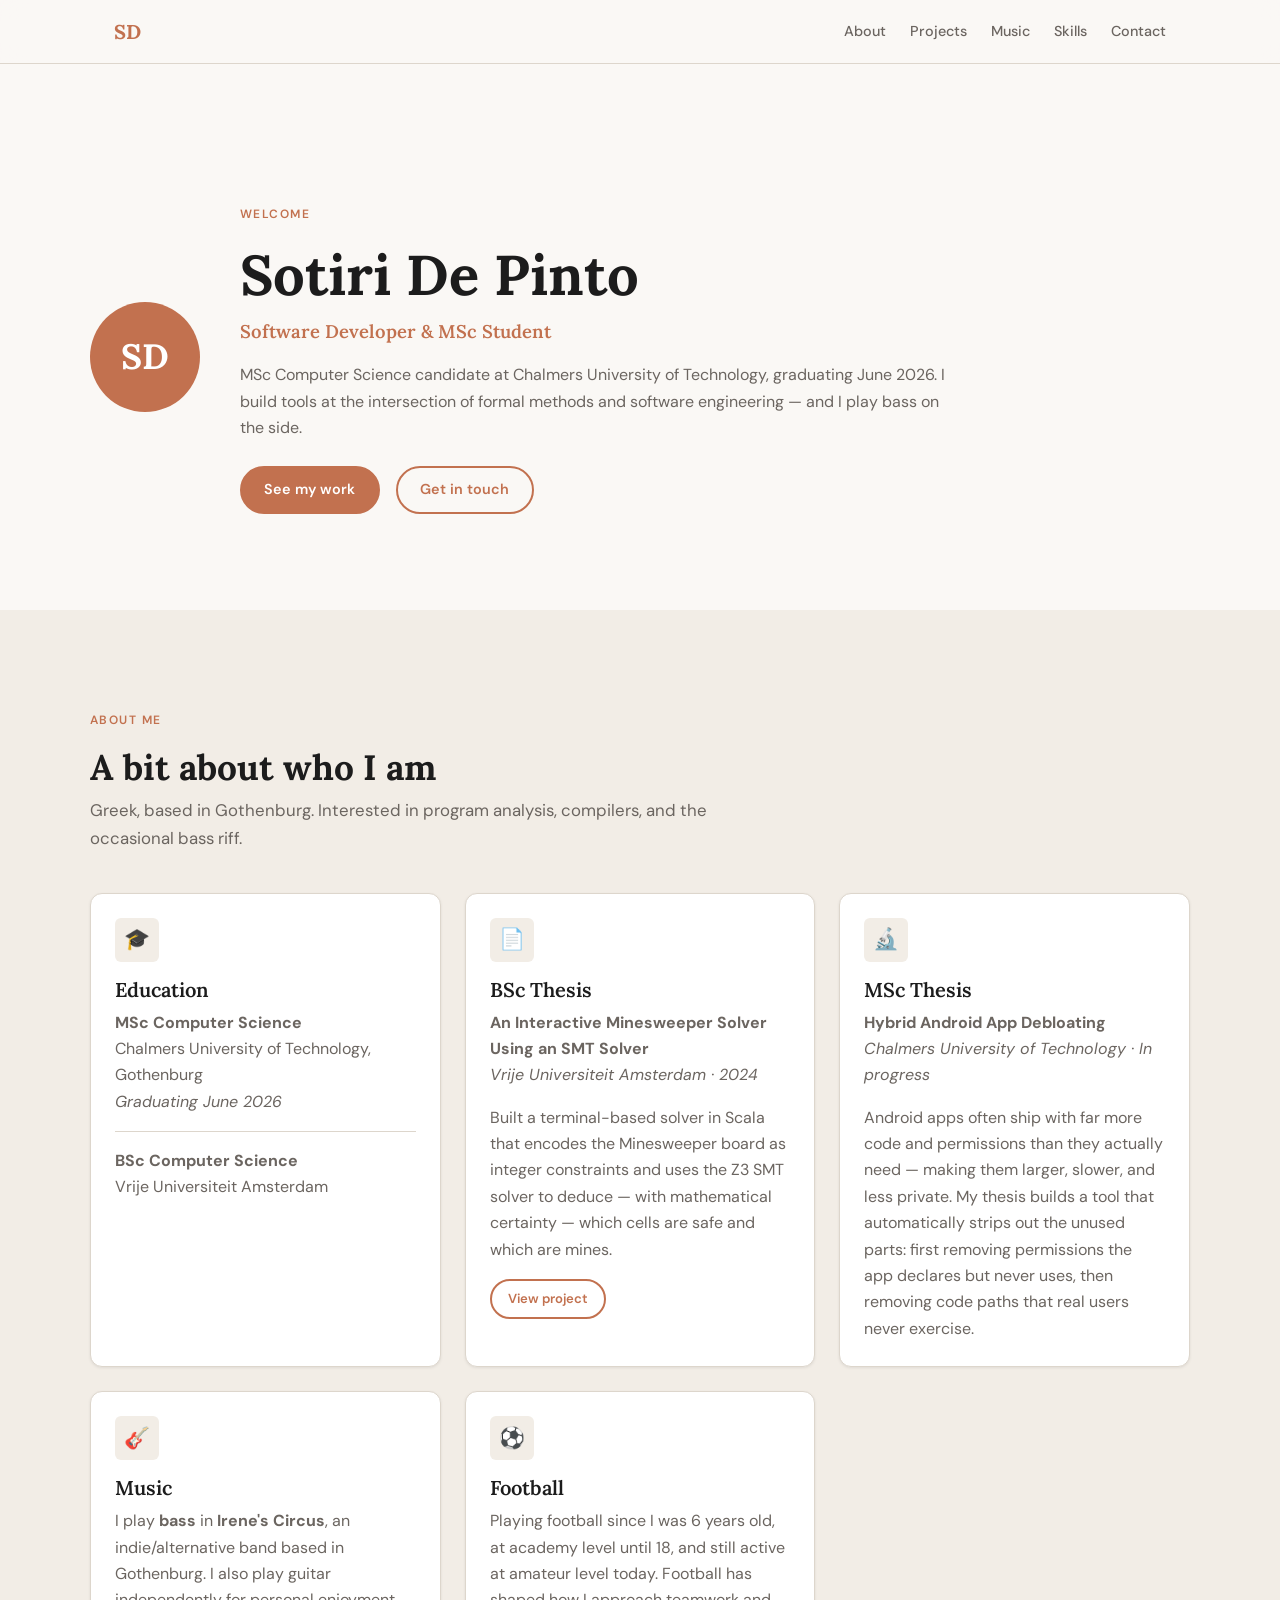
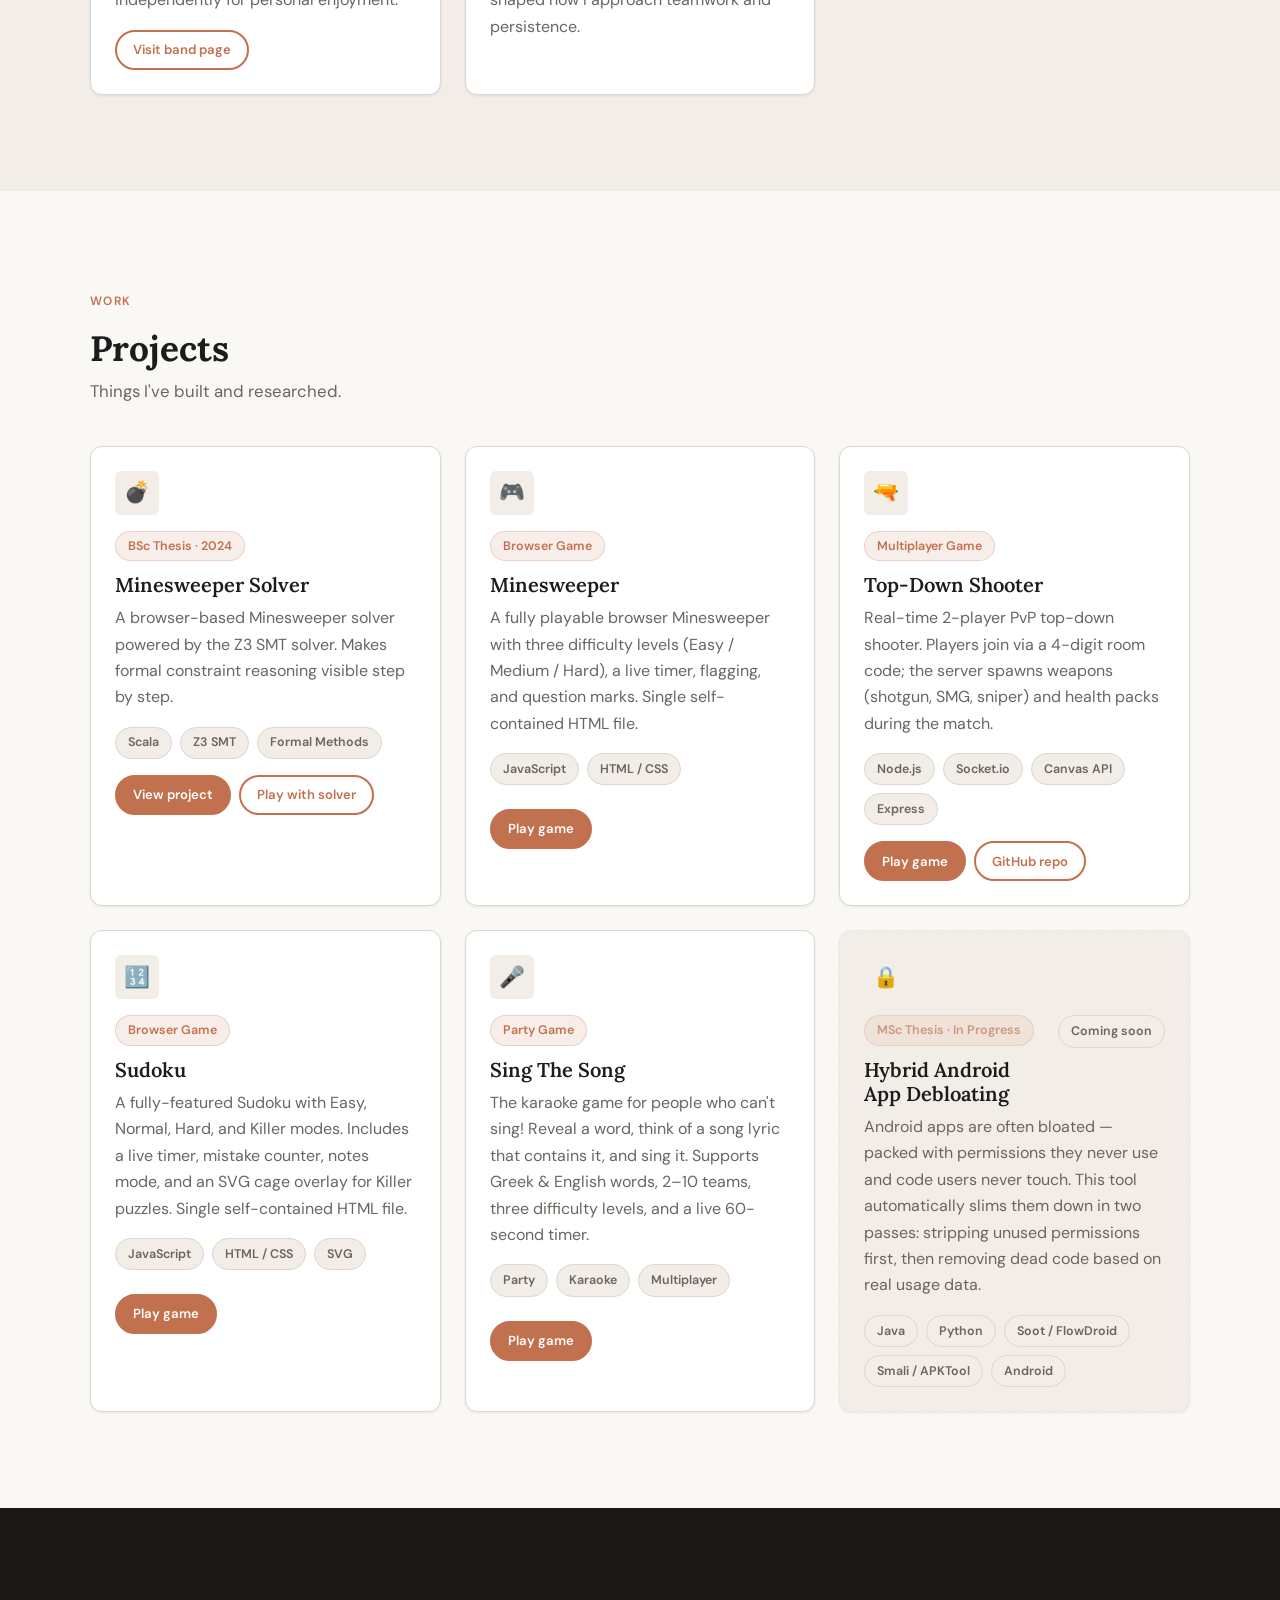
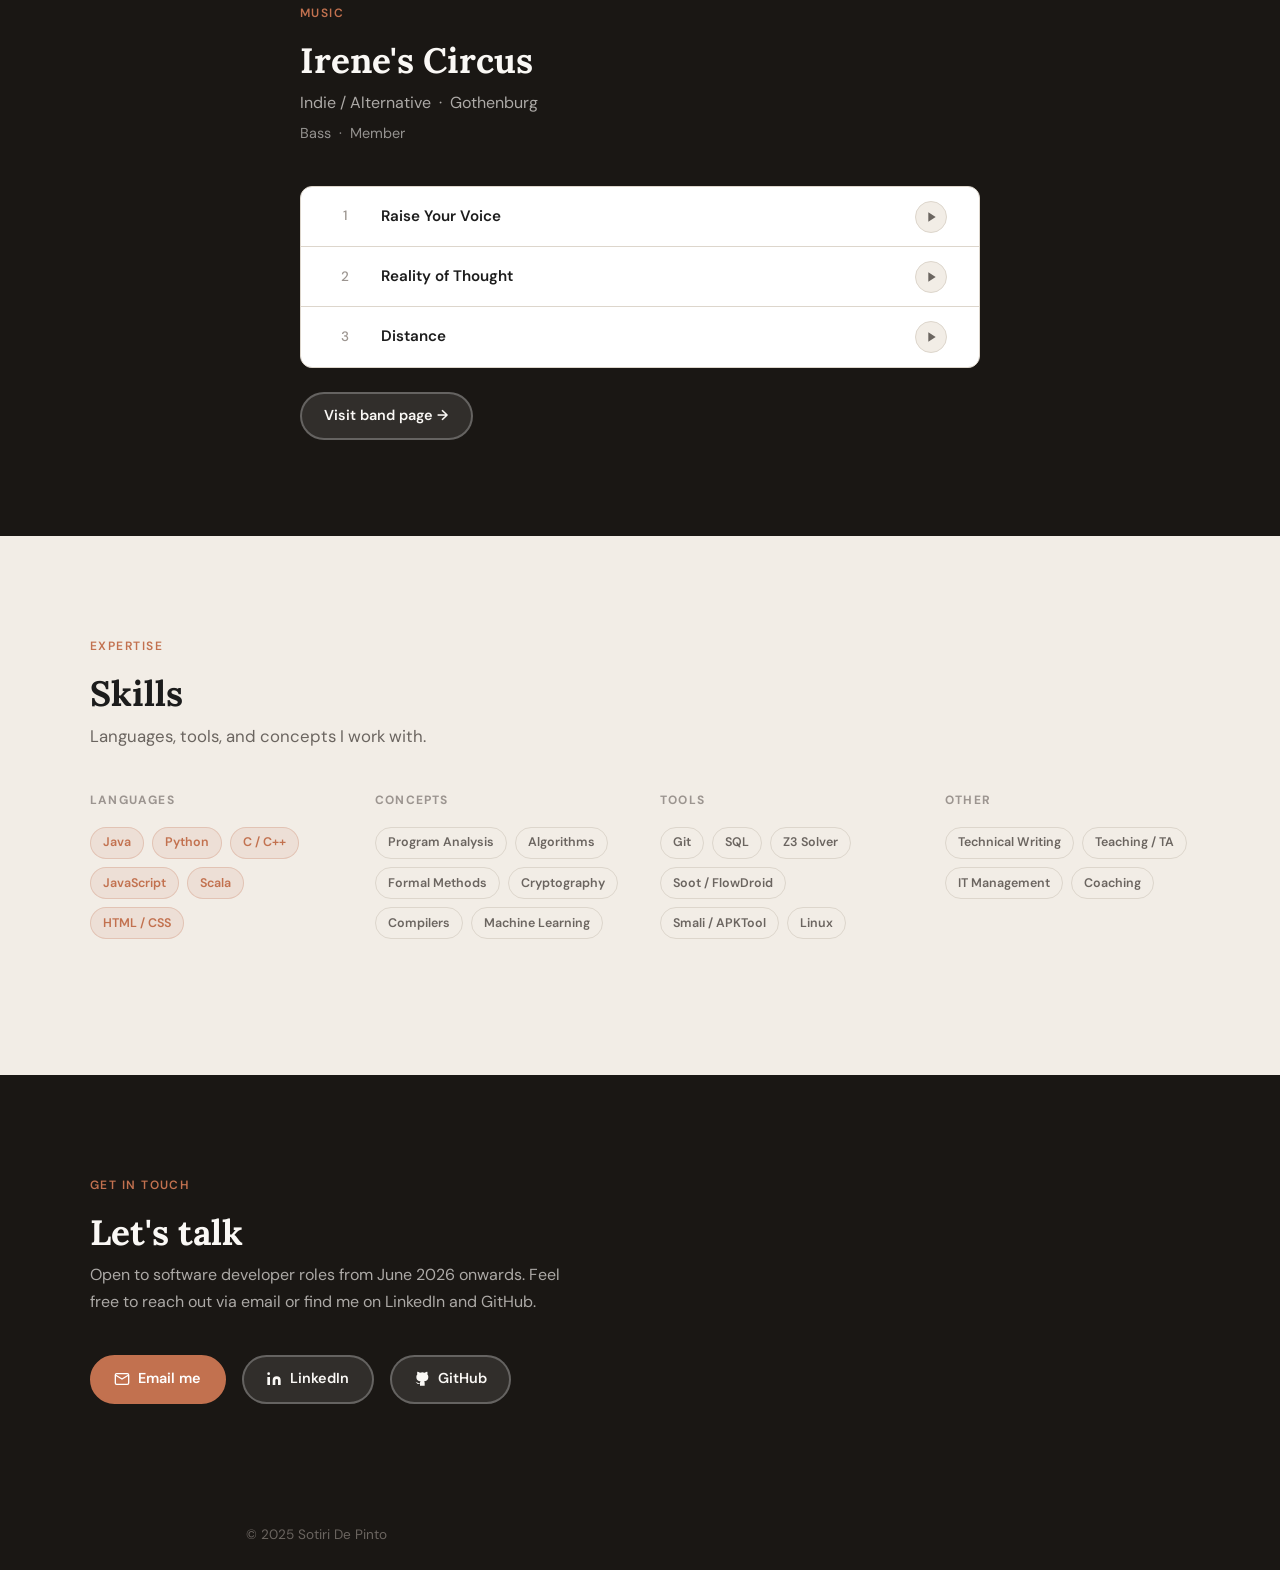
==== commit 22b417d6: "Rename Grab The Mic to Sing The Song Co-Authored-By: Claude Sonnet 4.6 <noreply@anthropic.com>" ====
--- a/index.html
+++ b/index.html
@@ -338,25 +338,25 @@
           <a href="pages/sudoku-game.html" class="btn btn-sm btn-primary" style="margin-top: 0.5rem;" target="_blank" rel="noopener">Play game</a>
         </div>
 
-        <!-- ── Grab The Mic ── -->
+        <!-- ── Sing The Song ── -->
         <div class="card">
           <div class="card-icon">🎤</div>
           <div style="display: flex; align-items: flex-start; justify-content: space-between; gap: 1rem;">
             <div>
               <span class="badge" style="margin-bottom: 0.5rem; display: inline-block;">Party Game</span>
-              <h3 style="margin-top: 0.25rem;">Grab The Mic</h3>
+              <h3 style="margin-top: 0.25rem;">Sing The Song</h3>
             </div>
           </div>
           <p style="margin-top: 0.5rem;">
             The karaoke game for people who can't sing! Reveal a word, think of a song lyric that contains it,
-            and grab the mic. Supports Greek &amp; English words, 2–10 teams, three difficulty levels, and a live 60-second timer.
+            and sing it. Supports Greek &amp; English words, 2–10 teams, three difficulty levels, and a live 60-second timer.
           </p>
           <div class="tags" style="margin: var(--space-sm) 0;">
             <span class="tag">Party</span>
             <span class="tag">Karaoke</span>
             <span class="tag">Multiplayer</span>
           </div>
-          <a href="pages/grab-the-mic.html" class="btn btn-sm btn-primary" style="margin-top: 0.5rem;" target="_blank" rel="noopener">Play game</a>
+          <a href="pages/sing-the-song.html" class="btn btn-sm btn-primary" style="margin-top: 0.5rem;" target="_blank" rel="noopener">Play game</a>
         </div>
 
         <!-- ── PermissionPruner (coming soon) ── -->
